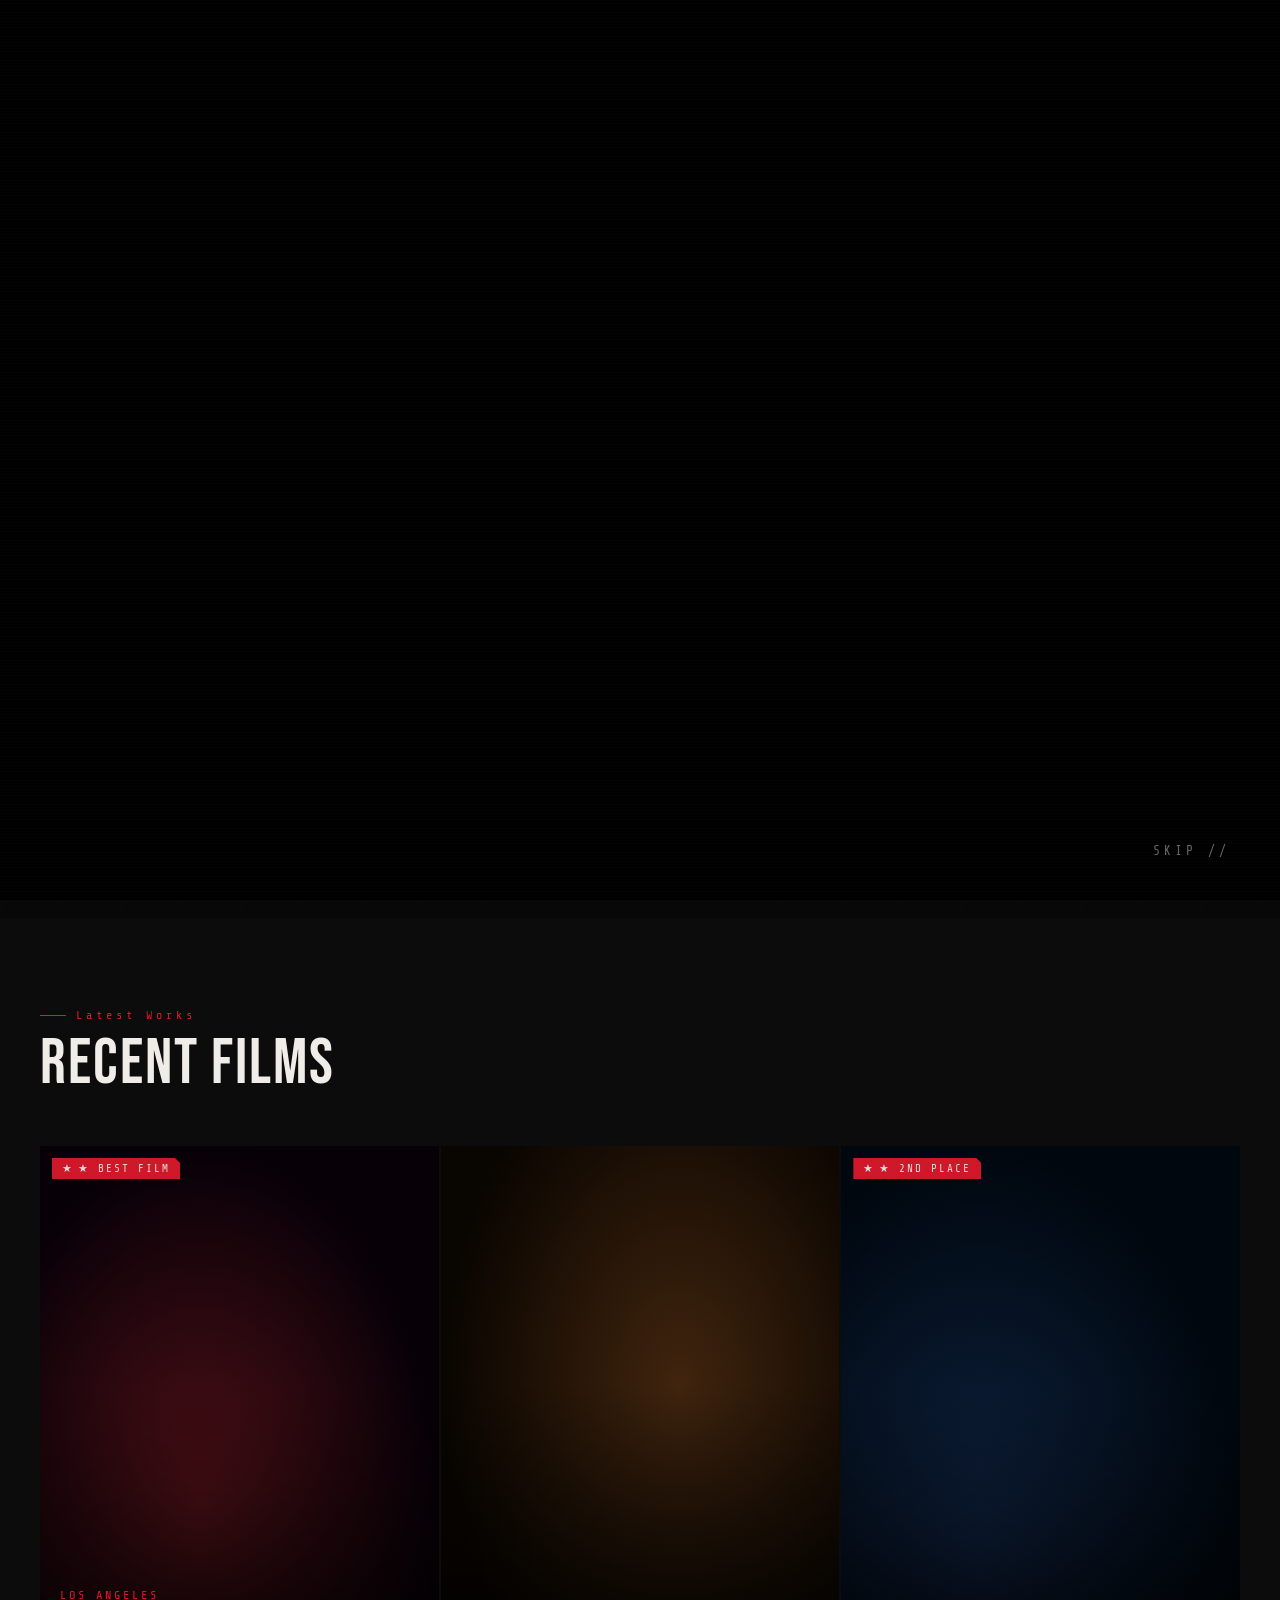
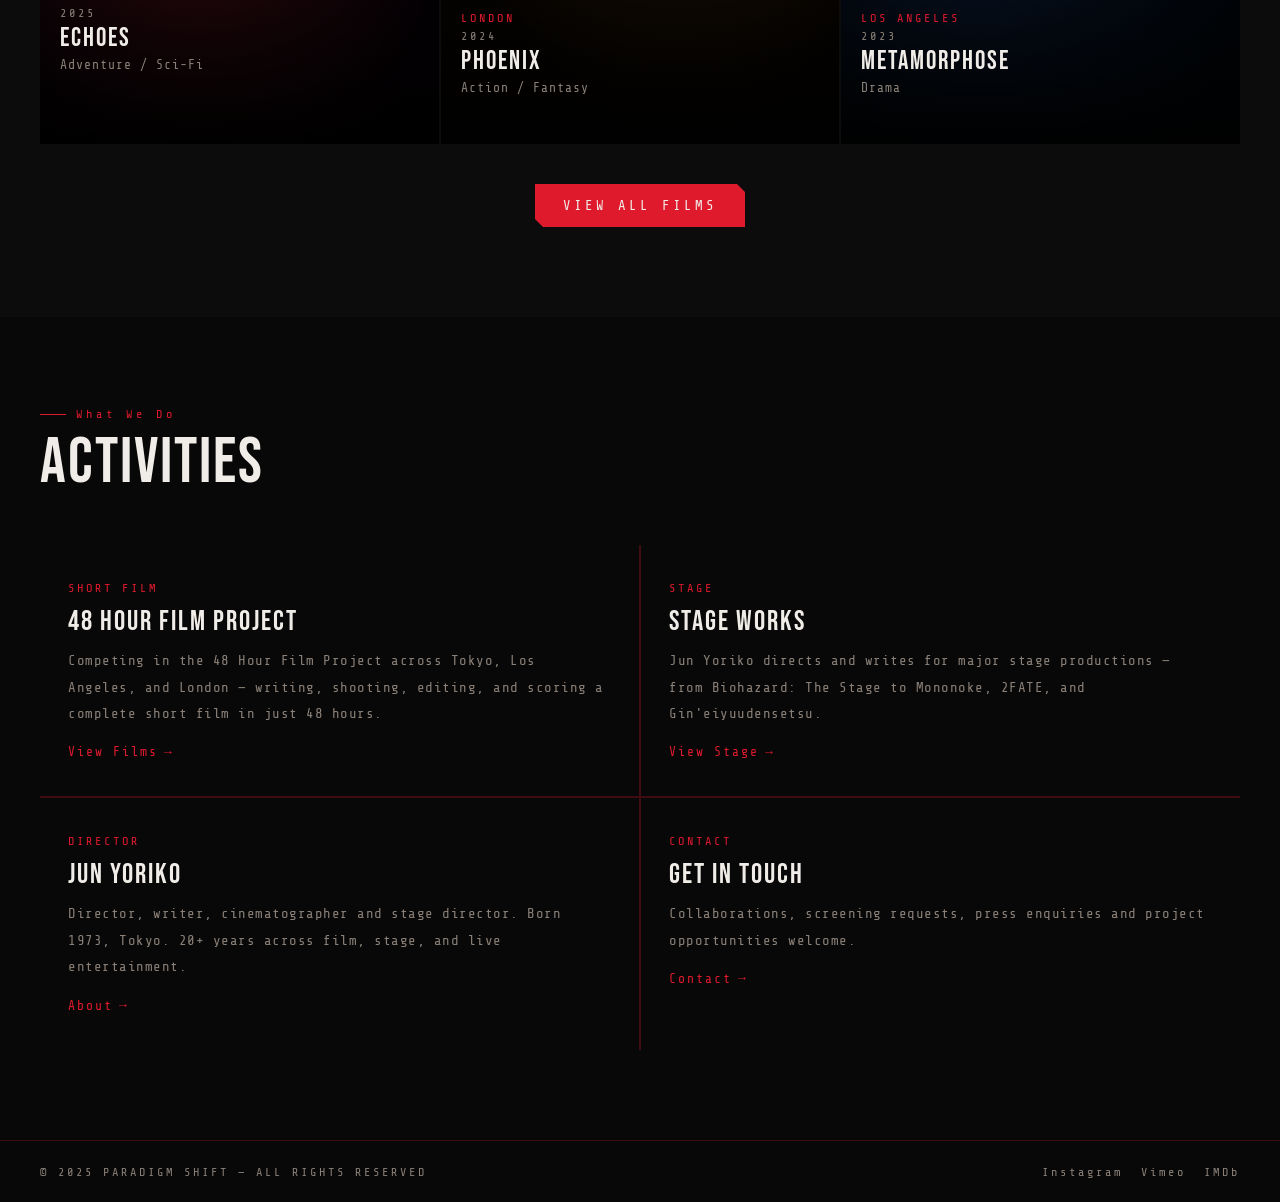
==== index.html @ fff16a29 "Add files via upload" ====
<!DOCTYPE html>
<html lang="en">
<head>
<meta charset="UTF-8">
<meta name="viewport" content="width=device-width, initial-scale=1.0">
<title>PARADIGM SHIFT | Official</title>
<link href="https://fonts.googleapis.com/css2?family=Share+Tech+Mono&family=Bebas+Neue&family=Noto+Sans+JP:wght@300;400;700&display=swap" rel="stylesheet">
<link rel="stylesheet" href="common.css">
<style>
  /* INTRO */
  #intro {
    position:fixed; inset:0; z-index:9000; background:#000;
    display:flex; align-items:center; justify-content:center; overflow:hidden; cursor:pointer;
  }
  #intro video { width:100%; height:100%; object-fit:cover; }
  #intro-skip { position:absolute; bottom:32px; right:40px; font-family:'Share Tech Mono',monospace; font-size:13px; letter-spacing:4px; color:rgba(255,255,255,0.4); text-transform:uppercase; cursor:pointer; z-index:10; padding:10px; }

  /* HERO */
  .hero { min-height:100vh; display:flex; flex-direction:column; justify-content:flex-end; padding:0 40px 80px; position:relative; overflow:hidden; padding-top:65px; background:var(--bg); }
  .hero-bg { position:absolute; inset:0; background:#080808; }
  .hero-overlay { position:absolute; inset:0; background:radial-gradient(ellipse 60% 80% at 70% 40%,rgba(224,26,45,.07),transparent 70%); }
  .hero-grid { position:absolute; inset:0; background-image:linear-gradient(rgba(224,26,45,.03) 1px,transparent 1px),linear-gradient(90deg,rgba(224,26,45,.03) 1px,transparent 1px); background-size:60px 60px; mask-image:radial-gradient(ellipse at center,transparent 30%,black 80%); }
  .ticker { position:absolute; top:65px; left:0; right:0; border-top:1px solid var(--border); border-bottom:1px solid var(--border); overflow:hidden; height:25px; display:flex; align-items:center; background:rgba(224,26,45,.03); }
  .ticker-track { display:flex; gap:60px; animation:tick 32s linear infinite; white-space:nowrap; font-size:12px; letter-spacing:3px; color:rgba(240,237,232,0.55); padding-left:100%; }
  @keyframes tick{ from{transform:translateX(0)} to{transform:translateX(-50%)} }
  .hud-tr { position:absolute; top:100px; right:40px; font-size:9px; letter-spacing:3px; color:var(--red); opacity:.35; }
  .hud-c { position:absolute; width:16px; height:16px; opacity:.25; }
  .hud-c.tl { top:98px; left:40px; border-top:1px solid var(--red); border-left:1px solid var(--red); }
  .hud-c.br { bottom:84px; right:40px; border-bottom:1px solid var(--red); border-right:1px solid var(--red); }
  .h-kicker { font-size:12px; letter-spacing:4px; color:var(--red); margin-bottom:14px; animation:fu .8s ease both; }
  .h-title { font-family:'Bebas Neue',sans-serif; font-size:clamp(60px,11vw,145px); line-height:.9; letter-spacing:2px; animation:fu .9s .1s ease both; }
  .h-title .red { color:var(--red); }
  .h-title .sub { font-family:'Share Tech Mono',monospace; font-size:20px; letter-spacing:4px; color:var(--off); display:block; margin-top:10px; }
  body.ja .h-title .sub { font-family:'Noto Sans JP',sans-serif; font-size:16px; }
  .h-desc { margin-top:20px; font-size:14px; letter-spacing:1px; color:var(--off); max-width:520px; line-height:2; border-left:2px solid var(--red); padding-left:16px; animation:fu 1s .2s ease both; }
  body.ja .h-desc { font-family:'Noto Sans JP',sans-serif; font-size:12px; letter-spacing:.4px; }
  .h-cta { margin-top:34px; display:flex; gap:20px; align-items:center; flex-wrap:wrap; animation:fu 1s .3s ease both; }
  .h-stats { position:absolute; bottom:80px; right:40px; display:flex; flex-direction:column; gap:12px; text-align:right; animation:fu 1s .4s ease both; opacity:.65; }
  .sn { font-family:'Bebas Neue',sans-serif; font-size:38px; color:var(--red); line-height:1; }
  .sl { font-size:13px; letter-spacing:2px; color:var(--off); }
  .scroll-h { position:absolute; bottom:26px; left:50%; transform:translateX(-50%); display:flex; flex-direction:column; align-items:center; gap:7px; opacity:.35; animation:bounce 2s ease-in-out infinite; }
  .scroll-h span { font-size:12px; letter-spacing:3px; color:var(--off); }
  .scroll-h div { width:1px; height:34px; background:linear-gradient(to bottom,var(--red),transparent); }
  @keyframes bounce{ 0%,100%{transform:translateX(-50%) translateY(0)} 50%{transform:translateX(-50%) translateY(8px)} }
  @keyframes fu{ from{opacity:0;transform:translateY(24px)} to{opacity:1;transform:translateY(0)} }

  /* LATEST WORKS */
  .latest-sec { background:var(--panel); }
  .latest-grid { display:grid; grid-template-columns:repeat(3,1fr); gap:2px; }
  .lc { position:relative; aspect-ratio:2/3; overflow:hidden; cursor:pointer; background:#0d0d0d; text-decoration:none; display:block; }
  .lc .lbg { position:absolute; inset:0; transition:transform .5s ease; }
  .lc:nth-child(1) .lbg { background:radial-gradient(ellipse at 40% 60%,rgba(224,26,45,.35),#080008 70%); }
  .lc:nth-child(2) .lbg { background:radial-gradient(ellipse at 60% 40%,rgba(200,100,20,.3),#0a0500 70%); }
  .lc:nth-child(3) .lbg { background:radial-gradient(ellipse at 35% 65%,rgba(20,90,200,.3),#000810 70%); }
  .lc:hover .lbg { transform:scale(1.08); }
  .lov { position:absolute; inset:0; background:linear-gradient(to top,rgba(0,0,0,.97) 0%,rgba(0,0,0,.08) 60%); display:flex; flex-direction:column; justify-content:flex-end; padding:20px; transition:background .3s; }
  .lc:hover .lov { background:linear-gradient(to top,rgba(0,0,0,.99) 35%,rgba(0,0,0,.2) 100%); }
  .award-badge { position:absolute; top:12px; left:12px; background:var(--red); font-size:11px; letter-spacing:2px; padding:4px 10px; color:var(--white); clip-path:polygon(0 0,calc(100% - 5px) 0,100% 5px,100% 100%,0 100%); display:flex; align-items:center; gap:4px; }
  .award-badge::before { content:'★'; font-size:11px; }
  .lcity { font-size:12px; letter-spacing:3px; color:var(--red); margin-bottom:4px; }
  .lyear { font-size:12px; letter-spacing:3px; color:var(--off); margin-bottom:6px; }
  .ltitle { font-family:'Bebas Neue',sans-serif; font-size:26px; letter-spacing:2px; line-height:1; margin-bottom:5px; color:var(--white); }
  .lgenre { font-size:13px; letter-spacing:1px; color:var(--off); margin-bottom:10px; }
  body.ja .lgenre { font-family:'Noto Sans JP',sans-serif; font-size:13px; letter-spacing:0; }
  .ltags { display:flex; flex-wrap:wrap; gap:4px; opacity:0; transform:translateY(6px); transition:all .3s; }
  .lc:hover .ltags { opacity:1; transform:translateY(0); }
  .ltag { font-size:11px; letter-spacing:2px; border:1px solid var(--red); color:var(--red); padding:2px 5px; }
  .view-all { display:flex; justify-content:center; margin-top:40px; }

  /* ACTIVITY */
  .act-grid { display:grid; grid-template-columns:1fr 1fr; gap:2px; background:var(--border); }
  .act-cell { background:var(--bg); padding:36px 28px; position:relative; overflow:hidden; transition:background .3s; }
  .act-cell:hover { background:#0e0305; }
  .act-cell::before { content:''; position:absolute; top:0; left:0; right:0; height:2px; background:var(--red); transform:scaleX(0); transform-origin:left; transition:transform .4s; }
  .act-cell:hover::before { transform:scaleX(1); }
  .act-cat { font-size:12px; letter-spacing:3px; color:var(--red); margin-bottom:10px; }
  .act-title { font-family:'Bebas Neue',sans-serif; font-size:28px; letter-spacing:2px; margin-bottom:10px; }
  .act-desc { font-size:14px; letter-spacing:.5px; color:var(--off); line-height:1.9; }
  body.ja .act-desc { font-family:'Noto Sans JP',sans-serif; font-size:14px; letter-spacing:.3px; }
  .act-link { display:inline-flex; align-items:center; gap:6px; margin-top:16px; font-size:13px; letter-spacing:2px; color:var(--red); text-decoration:none; transition:opacity .2s; }
  .act-link:hover { opacity:.7; }
  .act-link::after { content:'→'; }

  @media(max-width:768px){
    .hero { padding:0 24px 60px; justify-content:center; padding-top:100px; }
    .h-kicker { font-size:10px; letter-spacing:3px; }
    .h-title { font-size:clamp(56px,18vw,88px); }
    .h-title .sub { font-size:14px; letter-spacing:2px; }
    .h-desc { font-size:13px; letter-spacing:1px; max-width:100%; }
    .h-cta { gap:14px; }
    .h-cta .btn { font-size:12px; padding:14px 24px; }
    .h-cta .btn-g { font-size:12px; }
    .latest-grid { grid-template-columns:1fr 1fr; }
    .act-grid { grid-template-columns:1fr; }
    .h-stats { display:none; }
    .scroll-h { display:none; }
  }
</style>
</head>
<body class="en">

<!-- INTRO -->
<div id="intro" onclick="introClick()">
  <video id="intro-video" src="intro.mp4" playsinline muted preload="auto"></video>
  <div id="intro-skip" onclick="event.stopPropagation(); endIntro();">SKIP //</div>
</div>

<!-- NAV -->
<nav class="navbar">
  <a href="index.html" class="logo">
    <div class="logo-icon">PS</div>
    <div class="logo-name">PARADIGM <span>SHIFT</span></div>
  </a>
  <div class="nav-r">
    <div class="nav-links" id="nav-links"></div>
    <div class="hamburger" onclick="toggleMenu()" id="hamburger"><span></span><span></span><span></span></div>
    <div class="lswitch">
      <button class="lbtn on" onclick="setLang('en')">EN</button>
      <button class="lbtn" onclick="setLang('ja')">JP</button>
    </div>
  </div>
</nav>
<div class="mobile-menu" id="mobile-menu"></div>

<!-- HERO -->
<div class="hero">
  <div class="hero-bg"></div>
  <div class="hero-overlay"></div>
  <div class="hero-grid"></div>
  <div class="ticker">
    <div class="ticker-track">
      <span>PARADIGM SHIFT</span><span>// BEST FILM 48HFP TOKYO 2021 //</span><span>BEST FILM 48HFP TOKYO 2022</span><span>// BEST FILM + BEST CINEMATOGRAPHY 48HFP LA 2025 //</span><span>CANNES 2022 · CANNES 2023 · FILMAPALOOZA 2022 · 2023 · 2026</span><span>// TOKYO · LOS ANGELES · LONDON · PARIS //</span><span>// JUN YORIKO //</span>
      <span>PARADIGM SHIFT</span><span>// BEST FILM 48HFP TOKYO 2021 //</span><span>BEST FILM 48HFP TOKYO 2022</span><span>// BEST FILM + BEST CINEMATOGRAPHY 48HFP LA 2025 //</span><span>CANNES 2022 · CANNES 2023 · FILMAPALOOZA 2022 · 2023 · 2026</span><span>// TOKYO · LOS ANGELES · LONDON · PARIS //</span><span>// JUN YORIKO //</span>
    </div>
  </div>
  <div class="hud-c tl"></div>
  <div class="hud-c br"></div>
  <div class="hud-tr" id="clock">--:--:--</div>
  <p class="h-kicker" id="hero-kicker"></p>
  <h1 class="h-title">PARADIGM<br><span class="red">SHIFT</span><span class="sub" id="hero-sub"></span></h1>
  <p class="h-desc" id="hero-desc"></p>
  <div class="h-cta" id="hero-cta"></div>
  <div class="h-stats">
    <div><div class="sn">3</div><div class="sl" id="stat1"></div></div>
    <div><div class="sn">5</div><div class="sl">Filmapalooza</div></div>
    <div><div class="sn">3</div><div class="sl" id="stat2"></div></div>
  </div>
  <div class="scroll-h"><span id="scroll-txt"></span><div></div></div>
</div>

<!-- LATEST WORKS -->
<section class="latest-sec" id="latest">
  <div class="sec-lbl" id="latest-lbl"></div>
  <div class="sec-ttl" id="latest-ttl"></div>
  <div class="latest-grid">

    <a href="films.html" class="lc">
      <div class="lbg"></div>
      <div class="award-badge" id="l1-badge"></div>
      <div class="lov">
        <div class="lcity">LOS ANGELES</div>
        <div class="lyear">2025</div>
        <div class="ltitle">ECHOES</div>
        <div class="lgenre" id="l1-genre"></div>
        <div class="ltags">
          <span class="ltag" id="l1-t1"></span>
          <span class="ltag" id="l1-t2"></span>
          <span class="ltag">Filmapalooza 2026</span>
        </div>
      </div>
    </a>

    <a href="films.html" class="lc">
      <div class="lbg"></div>
      <div class="lov">
        <div class="lcity">LONDON</div>
        <div class="lyear">2024</div>
        <div class="ltitle">PHOENIX</div>
        <div class="lgenre" id="l2-genre"></div>
        <div class="ltags"><span class="ltag">48HFP London</span></div>
      </div>
    </a>

    <a href="films.html" class="lc">
      <div class="lbg"></div>
      <div class="award-badge" id="l3-badge"></div>
      <div class="lov">
        <div class="lcity">LOS ANGELES</div>
        <div class="lyear">2023</div>
        <div class="ltitle">MetamoRphose</div>
        <div class="lgenre" id="l3-genre"></div>
        <div class="ltags"><span class="ltag" id="l3-t1"></span></div>
      </div>
    </a>

  </div>
  <div class="view-all">
    <a href="films.html" class="btn" id="view-all-btn"></a>
  </div>
</section>

<!-- ACTIVITY -->
<section id="activity">
  <div class="sec-lbl" id="act-lbl"></div>
  <div class="sec-ttl" id="act-ttl"></div>
  <div class="act-grid">
    <div class="act-cell">
      <div class="act-cat" id="act1-cat"></div>
      <div class="act-title">48 HOUR FILM PROJECT</div>
      <div class="act-desc" id="act1-desc"></div>
      <a href="films.html" class="act-link" id="act1-link"></a>
    </div>
    <div class="act-cell">
      <div class="act-cat" id="act2-cat"></div>
      <div class="act-title" id="act2-title"></div>
      <div class="act-desc" id="act2-desc"></div>
      <a href="stage.html" class="act-link" id="act2-link"></a>
    </div>
    <div class="act-cell">
      <div class="act-cat" id="act3-cat"></div>
      <div class="act-title" id="act3-title"></div>
      <div class="act-desc" id="act3-desc"></div>
      <a href="about.html" class="act-link" id="act3-link"></a>
    </div>
    <div class="act-cell">
      <div class="act-cat" id="act4-cat"></div>
      <div class="act-title" id="act4-title"></div>
      <div class="act-desc" id="act4-desc"></div>
      <a href="contact.html" class="act-link" id="act4-link"></a>
    </div>
  </div>
</section>

<footer>
  <div class="footer-copy" id="footer-copy"></div>
  <div class="footer-links">
    <a href="#">Instagram</a>
    <a href="#">Vimeo</a>
    <a href="#">IMDb</a>
  </div>
</footer>

<script>
const T = {
  en: {
    nav: ['Home','Films','Stage','About','Contact'],
    heroKicker: '// INDEPENDENT FILM COLLECTIVE — TOKYO × LA × LONDON × PARIS',
    heroSub: 'by Jun Yoriko',
    heroDesc: 'Award-winning short films made in 48 hours. Tokyo. Los Angeles. London.<br>Three cities, one vision — cinematic storytelling without limits.',
    heroCta: '<a href="films.html" class="btn">View Films</a><a href="about.html" class="btn-g">About the Director</a>',
    stat1: 'Best Film', stat2: 'Cities', scrollTxt: 'SCROLL',
    latestLbl: 'Latest Works', latestTtl: 'RECENT FILMS',
    l1Badge: '★ BEST FILM', l1Genre: 'Adventure / Sci-Fi', l1T1: 'Best Film', l1T2: 'Best Cinematography',
    l2Genre: 'Action / Fantasy',
    l3Badge: '★ 2ND PLACE', l3Genre: 'Drama', l3T1: '2nd Place Best Film',
    viewAll: 'View All Films',
    actLbl: 'What We Do', actTtl: 'ACTIVITIES',
    act1Cat: 'SHORT FILM', act1Desc: 'Competing in the 48 Hour Film Project across Tokyo, Los Angeles, and London — writing, shooting, editing, and scoring a complete short film in just 48 hours.', act1Link: 'View Films',
    act2Cat: 'STAGE', act2Title: 'STAGE WORKS', act2Desc: 'Jun Yoriko directs and writes for major stage productions — from Biohazard: The Stage to Mononoke, 2FATE, and Gin\'eiyuudensetsu.', act2Link: 'View Stage',
    act3Cat: 'DIRECTOR', act3Title: 'JUN YORIKO', act3Desc: 'Director, writer, cinematographer and stage director. Born 1973, Tokyo. 20+ years across film, stage, and live entertainment.', act3Link: 'About',
    act4Cat: 'CONTACT', act4Title: 'GET IN TOUCH', act4Desc: 'Collaborations, screening requests, press enquiries and project opportunities welcome.', act4Link: 'Contact',
    footer: '© 2025 PARADIGM SHIFT — ALL RIGHTS RESERVED',
  },
  ja: {
    nav: ['ホーム','作品','舞台','概要','お問合せ'],
    heroKicker: '// 独立系映画集団 — 東京 × LA × ロンドン × パリ',
    heroSub: 'ヨリコジュン 監督',
    heroDesc: '48時間で作る受賞短編映画。東京、ロサンゼルス、ロンドン。<br>3都市、ひとつのビジョン——限界なき映画的表現を追求する。',
    heroCta: '<a href="films.html" class="btn">作品を見る</a><a href="about.html" class="btn-g">監督について</a>',
    stat1: '最優秀作品賞', stat2: '参加都市', scrollTxt: 'スクロール',
    latestLbl: '最新作品', latestTtl: '最近の作品',
    l1Badge: '★ 最優秀作品賞', l1Genre: 'アドベンチャー / SF', l1T1: '最優秀作品賞', l1T2: '最優秀撮影賞',
    l2Genre: 'アクション / ファンタジー',
    l3Badge: '★ 第2位', l3Genre: 'ドラマ', l3T1: '準最優秀作品賞',
    viewAll: '全作品を見る',
    actLbl: '活動内容', actTtl: '活動概要',
    act1Cat: '短編映画', act1Desc: '東京、ロサンゼルス、ロンドンの48時間映画祭に参加。48時間で脚本・撮影・編集・音楽を完成させる。', act1Link: '作品を見る',
    act2Cat: '舞台', act2Title: '舞台作品', act2Desc: 'ヨリコジュンはバイオハザード THE STAGE、モノノ怪、2FATE、銀河英雄伝説など多数の舞台作品の脚本・演出を担当。', act2Link: '舞台作品を見る',
    act3Cat: '監督', act3Title: 'ヨリコジュン', act3Desc: '監督・脚本・撮影・演出家。1973年東京生まれ。映画・舞台・ライブエンタメと幅広く活動。', act3Link: '詳細を見る',
    act4Cat: 'コンタクト', act4Title: 'お問い合わせ', act4Desc: 'コラボレーション、上映依頼、取材・プロジェクトのご相談はこちら。', act4Link: 'お問い合わせ',
    footer: '© 2025 PARADIGM SHIFT — 無断転載禁止',
  }
};

const NAV_HREFS = ['index.html','films.html','stage.html','about.html','contact.html'];

function render(lang) {
  const t = T[lang];
  document.body.className = lang;
  document.documentElement.lang = lang;
  document.getElementById('nav-links').innerHTML = t.nav.map((n,i)=>
    `<a href="${NAV_HREFS[i]}" class="nav-link${i===0?' active':''}">${n}</a>`).join('');
  if(document.getElementById('mobile-menu')) document.getElementById('mobile-menu').innerHTML=t.nav.map((n,i)=>`<a href="${NAV_HREFS[i]}" class="nav-link${i===0?' active':''}" onclick="document.getElementById('mobile-menu').classList.remove('open')">${n}</a>`).join('');
  document.getElementById('hero-kicker').textContent = t.heroKicker;
  document.getElementById('hero-sub').textContent = t.heroSub;
  document.getElementById('hero-desc').innerHTML = t.heroDesc;
  document.getElementById('hero-cta').innerHTML = t.heroCta;
  document.getElementById('stat1').textContent = t.stat1;
  document.getElementById('stat2').textContent = t.stat2;
  document.getElementById('scroll-txt').textContent = t.scrollTxt;
  document.getElementById('latest-lbl').textContent = t.latestLbl;
  document.getElementById('latest-ttl').textContent = t.latestTtl;
  document.getElementById('l1-badge').textContent = t.l1Badge;
  document.getElementById('l1-genre').textContent = t.l1Genre;
  document.getElementById('l1-t1').textContent = t.l1T1;
  document.getElementById('l1-t2').textContent = t.l1T2;
  document.getElementById('l2-genre').textContent = t.l2Genre;
  document.getElementById('l3-badge').textContent = t.l3Badge;
  document.getElementById('l3-genre').textContent = t.l3Genre;
  document.getElementById('l3-t1').textContent = t.l3T1;
  document.getElementById('view-all-btn').textContent = t.viewAll;
  document.getElementById('act-lbl').textContent = t.actLbl;
  document.getElementById('act-ttl').textContent = t.actTtl;
  document.getElementById('act1-cat').textContent = t.act1Cat;
  document.getElementById('act1-desc').textContent = t.act1Desc;
  document.getElementById('act1-link').textContent = t.act1Link;
  document.getElementById('act2-cat').textContent = t.act2Cat;
  document.getElementById('act2-title').textContent = t.act2Title;
  document.getElementById('act2-desc').textContent = t.act2Desc;
  document.getElementById('act2-link').textContent = t.act2Link;
  document.getElementById('act3-cat').textContent = t.act3Cat;
  document.getElementById('act3-title').textContent = t.act3Title;
  document.getElementById('act3-desc').textContent = t.act3Desc;
  document.getElementById('act3-link').textContent = t.act3Link;
  document.getElementById('act4-cat').textContent = t.act4Cat;
  document.getElementById('act4-title').textContent = t.act4Title;
  document.getElementById('act4-desc').textContent = t.act4Desc;
  document.getElementById('act4-link').textContent = t.act4Link;
  document.getElementById('footer-copy').textContent = t.footer;
}

function setLang(lang) {
  localStorage.setItem('ps-lang', lang);
  render(lang);
  document.querySelectorAll('.lbtn').forEach(b=>b.classList.remove('on'));
  document.querySelector(`.lbtn[onclick="setLang('${lang}')"]`).classList.add('on');
}

// INTRO
const introEl = document.getElementById('intro');
const introVideo = document.getElementById('intro-video');
function endIntro() {
  introEl.style.transition = 'opacity 0.6s ease';
  introEl.style.opacity = '0';
  setTimeout(()=>{
    introEl.style.display='none';
    introEl.remove();
  }, 650);
}
function introClick() { if(introVideo.paused) introVideo.play(); }
introVideo.addEventListener('ended', endIntro);
introVideo.play().catch(()=>{});

setInterval(()=>{ const e=document.getElementById('clock'); if(e) e.textContent=new Date().toTimeString().slice(0,8); },1000);

// init lang
const savedLang = localStorage.getItem('ps-lang') || 'en';
render(savedLang);
if(savedLang==='ja') { document.querySelector('.lbtn.on').classList.remove('on'); document.querySelector('.lbtn[onclick="setLang(\'ja\')"]').classList.add('on'); }

function toggleMenu(){
  const m=document.getElementById('mobile-menu');
  m.classList.toggle('open');
}
</script>
</body>
</html>
---- common.css ----
:root {
  --red: #E01A2D;
  --white: #F0EDE8;
  --off: #8a8078;
  --bg: #080808;
  --panel: #0c0c0c;
  --border: rgba(224,26,45,0.25);
}
* { margin:0; padding:0; box-sizing:border-box; }
html { scroll-behavior:smooth; }
body { background:var(--bg); color:var(--white); font-family:'Share Tech Mono',monospace; overflow-x:hidden; cursor:crosshair; }
body::before {
  content:''; position:fixed; inset:0;
  background:repeating-linear-gradient(to bottom,rgba(255,255,255,0.012) 0px,rgba(255,255,255,0.012) 1px,transparent 1px,transparent 3px);
  pointer-events:none; z-index:9999;
}
body.ja { font-family:'Noto Sans JP',sans-serif; }

/* NAV */
.navbar {
  position:fixed; top:0; left:0; right:0; z-index:2000;
  background:rgba(8,8,8,0.94); border-bottom:1px solid var(--border);
  backdrop-filter:blur(8px);
  display:flex; align-items:center; justify-content:space-between; padding:14px 40px;
}
.logo { display:flex; align-items:center; gap:12px; text-decoration:none; }
.logo-icon {
  width:34px; height:34px; border:2px solid var(--red); border-radius:50%;
  display:flex; align-items:center; justify-content:center;
  font-family:'Bebas Neue',sans-serif; font-size:11px; color:var(--red); letter-spacing:1px;
  animation:pulse 3s ease-in-out infinite;
}
@keyframes pulse{ 0%,100%{box-shadow:0 0 0 0 rgba(224,26,45,.4)} 50%{box-shadow:0 0 0 6px rgba(224,26,45,0)} }
.logo-name { font-family:'Bebas Neue',sans-serif; font-size:19px; letter-spacing:4px; color:var(--white); }
.logo-name span { color:var(--red); }
.nav-r { display:flex; align-items:center; gap:24px; }
.nav-links { display:flex; gap:20px; }
.nav-link { color:var(--off); text-decoration:none; font-size:14px; letter-spacing:2px; text-transform:uppercase; transition:color .2s; position:relative; }
.nav-link::after { content:''; position:absolute; bottom:-3px; left:0; width:0; height:1px; background:var(--red); transition:width .3s; }
.nav-link:hover { color:var(--white); }
.nav-link:hover::after { width:100%; }
.nav-link.active { color:var(--white); }
.nav-link.active::after { width:100%; }
.lswitch { display:flex; border:1px solid var(--border); }
.lbtn { background:none; border:none; color:var(--off); font-family:'Share Tech Mono',monospace; font-size:14px; letter-spacing:2px; padding:7px 14px; cursor:pointer; transition:all .2s; }
.lbtn.on { background:var(--red); color:var(--white); }

/* SECTION BASE */
.page-wrap { padding-top:65px; }
section { padding:90px 40px; }
.sec-lbl { font-size:12px; letter-spacing:4px; color:var(--red); margin-bottom:10px; display:flex; align-items:center; gap:10px; }
.sec-lbl::before { content:''; width:26px; height:1px; background:var(--red); }
.sec-ttl { font-family:'Bebas Neue',sans-serif; font-size:clamp(36px,5vw,70px); line-height:1; letter-spacing:2px; margin-bottom:50px; }

/* FOOTER */
footer { border-top:1px solid var(--border); padding:24px 40px; display:flex; justify-content:space-between; align-items:center; }
.footer-copy { font-size:12px; letter-spacing:3px; color:var(--off); }
.footer-links { display:flex; gap:18px; }
.footer-links a { font-size:12px; letter-spacing:3px; color:var(--off); text-decoration:none; transition:color .2s; }
.footer-links a:hover { color:var(--red); }

/* BUTTONS */
.btn { background:var(--red); color:var(--white); text-decoration:none; font-family:'Share Tech Mono',monospace; font-size:14px; letter-spacing:3px; padding:14px 28px; text-transform:uppercase; clip-path:polygon(0 0,calc(100% - 8px) 0,100% 8px,100% 100%,8px 100%,0 calc(100% - 8px)); transition:background .2s,transform .2s; display:inline-block; }
.btn:hover { background:#ff1f36; transform:translateY(-2px); }
.btn-g { color:var(--off); text-decoration:none; font-size:14px; letter-spacing:3px; display:inline-flex; align-items:center; gap:8px; transition:color .2s; }
.btn-g::before { content:'//'; color:var(--red); }
.btn-g:hover { color:var(--white); }

@media(max-width:768px){
  .navbar { padding:12px 20px; }
  .nav-links { display:none; }
  .hamburger { display:flex; flex-direction:column; gap:5px; cursor:pointer; padding:4px; }
  .hamburger span { display:block; width:22px; height:2px; background:var(--white); transition:all .3s; }
  .mobile-menu { display:none; position:fixed; top:60px; left:0; right:0; background:rgba(8,8,8,0.98); border-bottom:1px solid var(--border); z-index:1999; padding:20px; flex-direction:column; gap:0; }
  .mobile-menu.open { display:flex; }
  .mobile-menu a { color:var(--off); text-decoration:none; font-size:16px; letter-spacing:3px; text-transform:uppercase; padding:16px 0; border-bottom:1px solid rgba(255,255,255,0.05); transition:color .2s; }
  .mobile-menu a:hover, .mobile-menu a.active { color:var(--white); }
  section { padding:60px 20px; }
  footer { flex-direction:column; gap:14px; text-align:center; padding:20px; }
  .lbtn { font-size:12px; padding:7px 14px; }
  .logo-name { font-size:16px; letter-spacing:3px; }
}
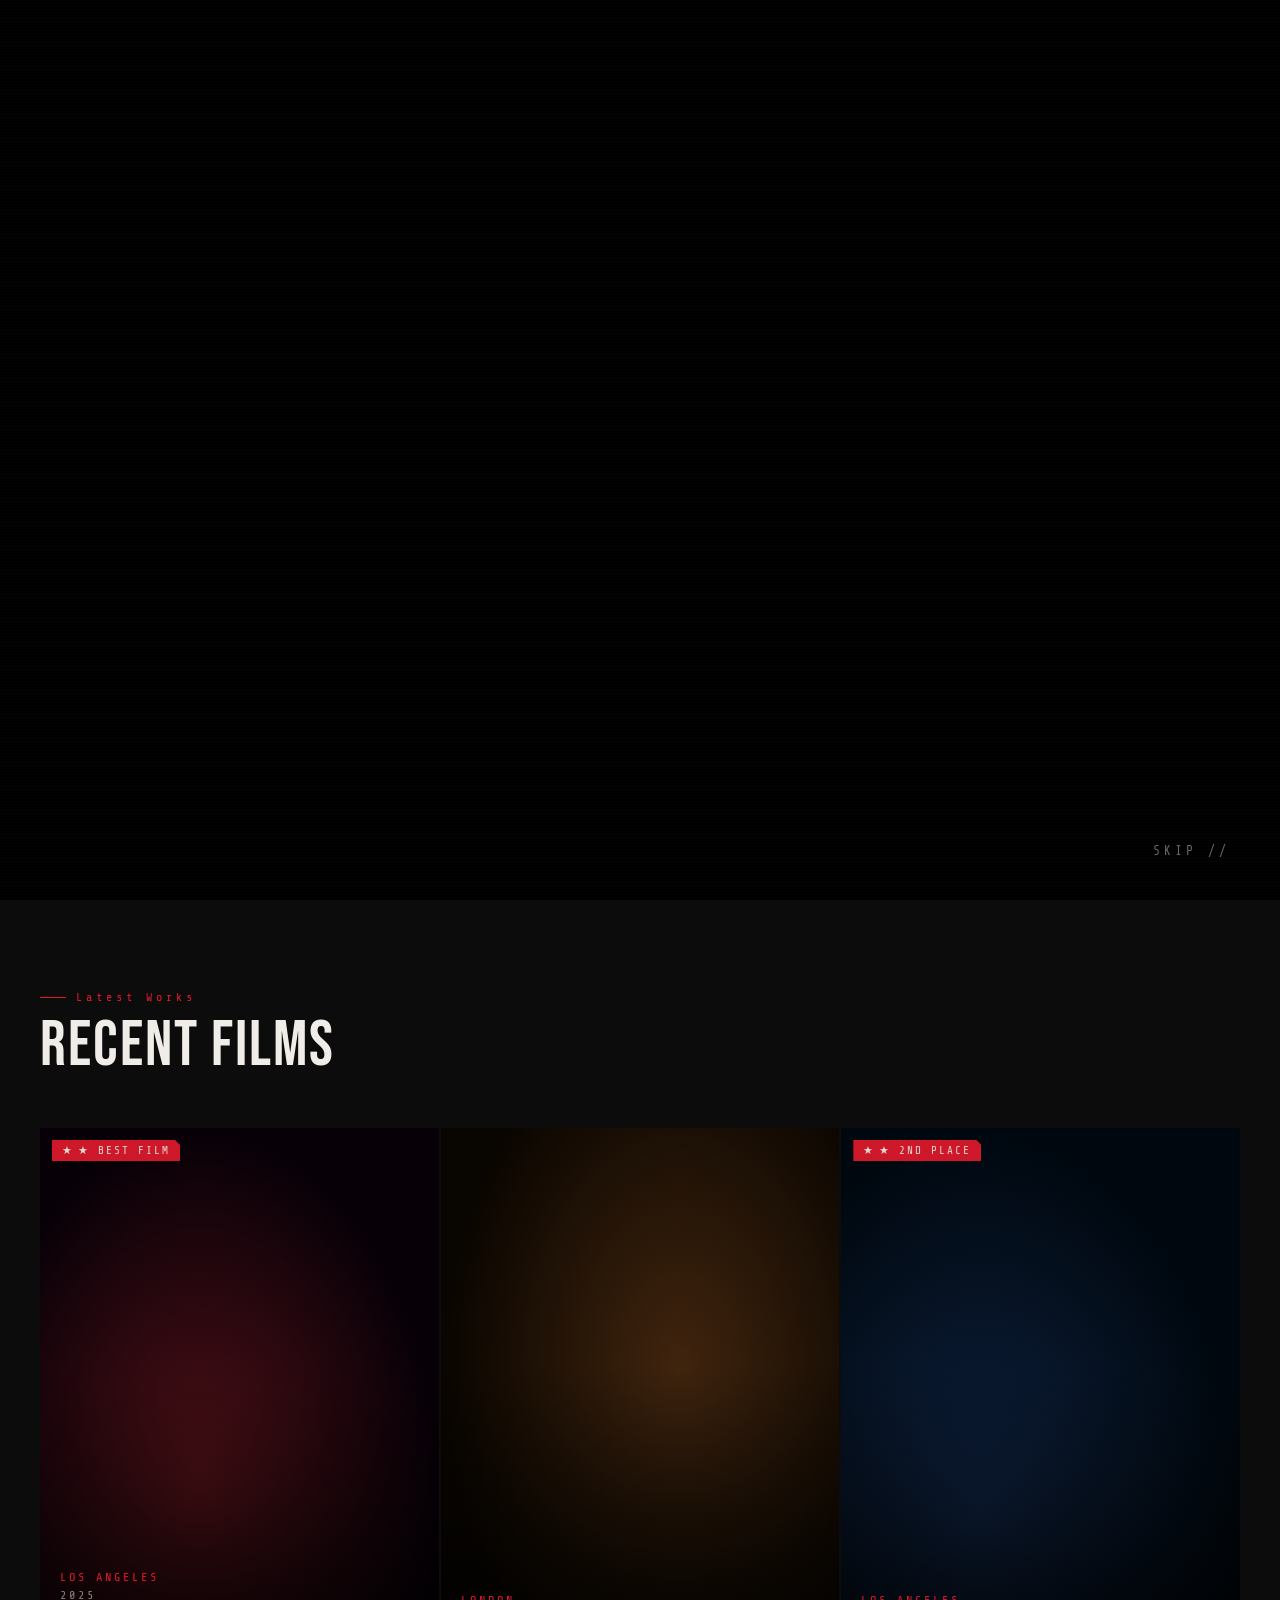
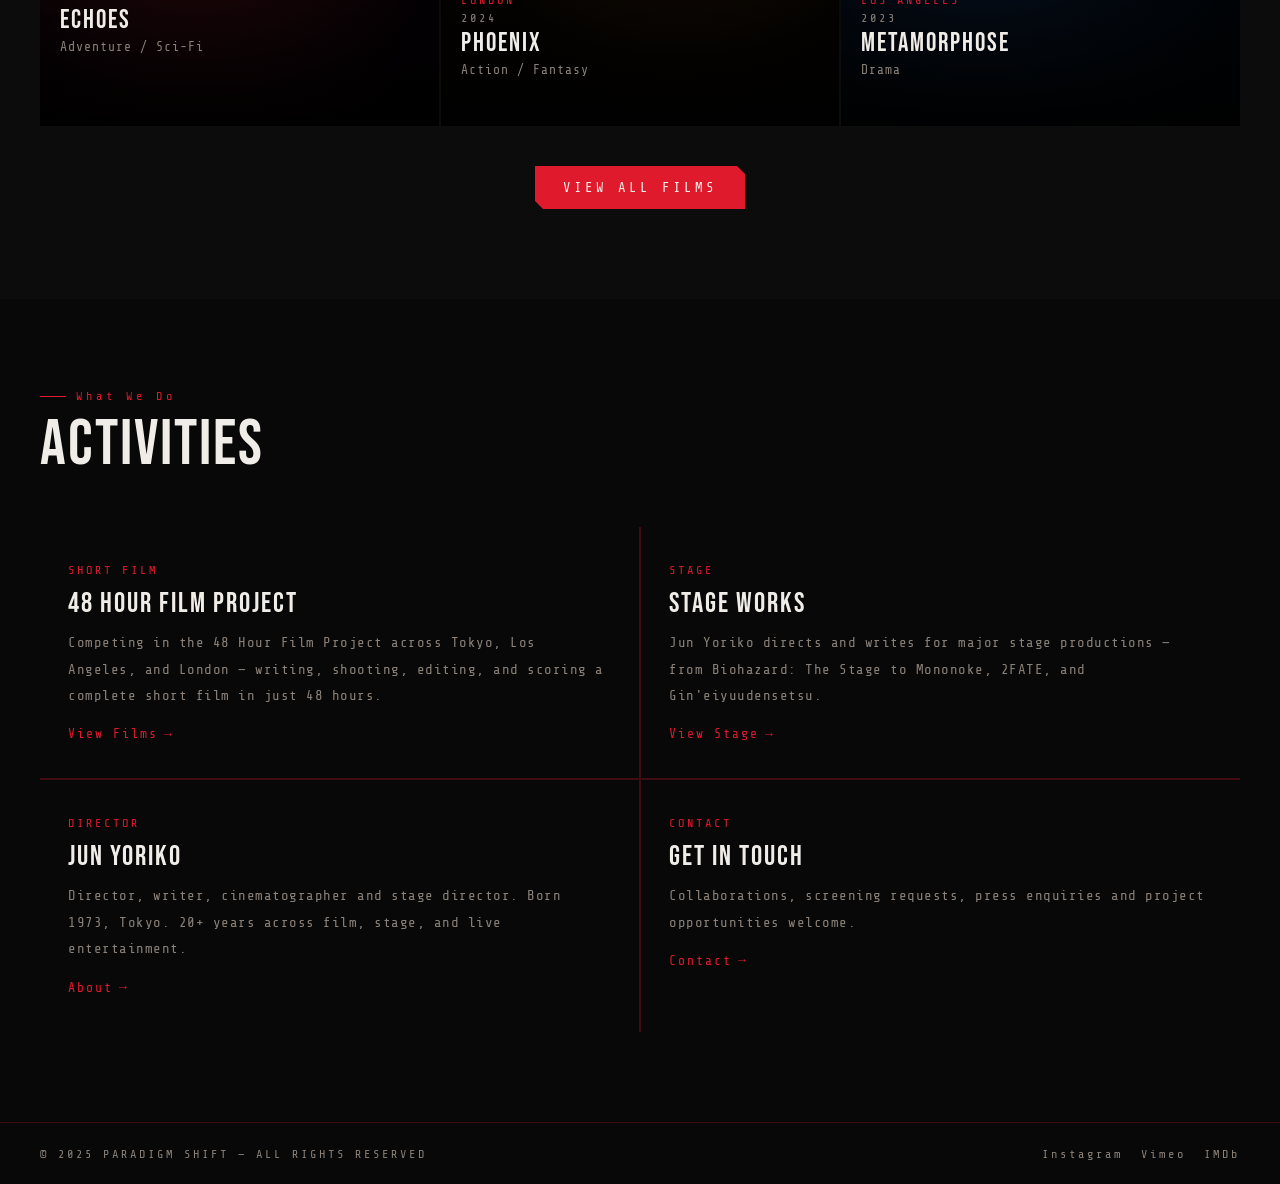
==== commit 5050da52: "Add files via upload" ====
--- a/index.html
+++ b/index.html
@@ -82,18 +82,20 @@
   .act-link::after { content:'→'; }
 
   @media(max-width:768px){
-    .hero { padding:0 24px 60px; justify-content:center; padding-top:100px; }
-    .h-kicker { font-size:10px; letter-spacing:3px; }
+    .hero { min-height:0; height:auto; padding:100px 24px 60px; justify-content:flex-start; }
+    .h-kicker { font-size:11px; letter-spacing:3px; }
     .h-title { font-size:clamp(56px,18vw,88px); }
-    .h-title .sub { font-size:14px; letter-spacing:2px; }
-    .h-desc { font-size:13px; letter-spacing:1px; max-width:100%; }
-    .h-cta { gap:14px; }
-    .h-cta .btn { font-size:12px; padding:14px 24px; }
-    .h-cta .btn-g { font-size:12px; }
+    .h-title .sub { font-size:15px; letter-spacing:2px; }
+    .h-desc { font-size:14px; letter-spacing:.3px; max-width:100%; }
+    .h-cta { gap:14px; margin-bottom:40px; }
+    .h-cta .btn { font-size:14px; padding:14px 24px; }
+    .h-cta .btn-g { font-size:14px; }
     .latest-grid { grid-template-columns:1fr 1fr; }
     .act-grid { grid-template-columns:1fr; }
     .h-stats { display:none; }
     .scroll-h { display:none; }
+    .hud-tr { display:none; }
+    .hud-c { display:none; }
   }
 </style>
 </head>
--- a/common.css
+++ b/common.css
@@ -66,6 +66,10 @@
 .btn-g::before { content:'//'; color:var(--red); }
 .btn-g:hover { color:var(--white); }
 
+/* Hamburger - hidden on desktop */
+.hamburger { display:none; }
+.mobile-menu { display:none; }
+
 @media(max-width:768px){
   .navbar { padding:12px 20px; }
   .nav-links { display:none; }
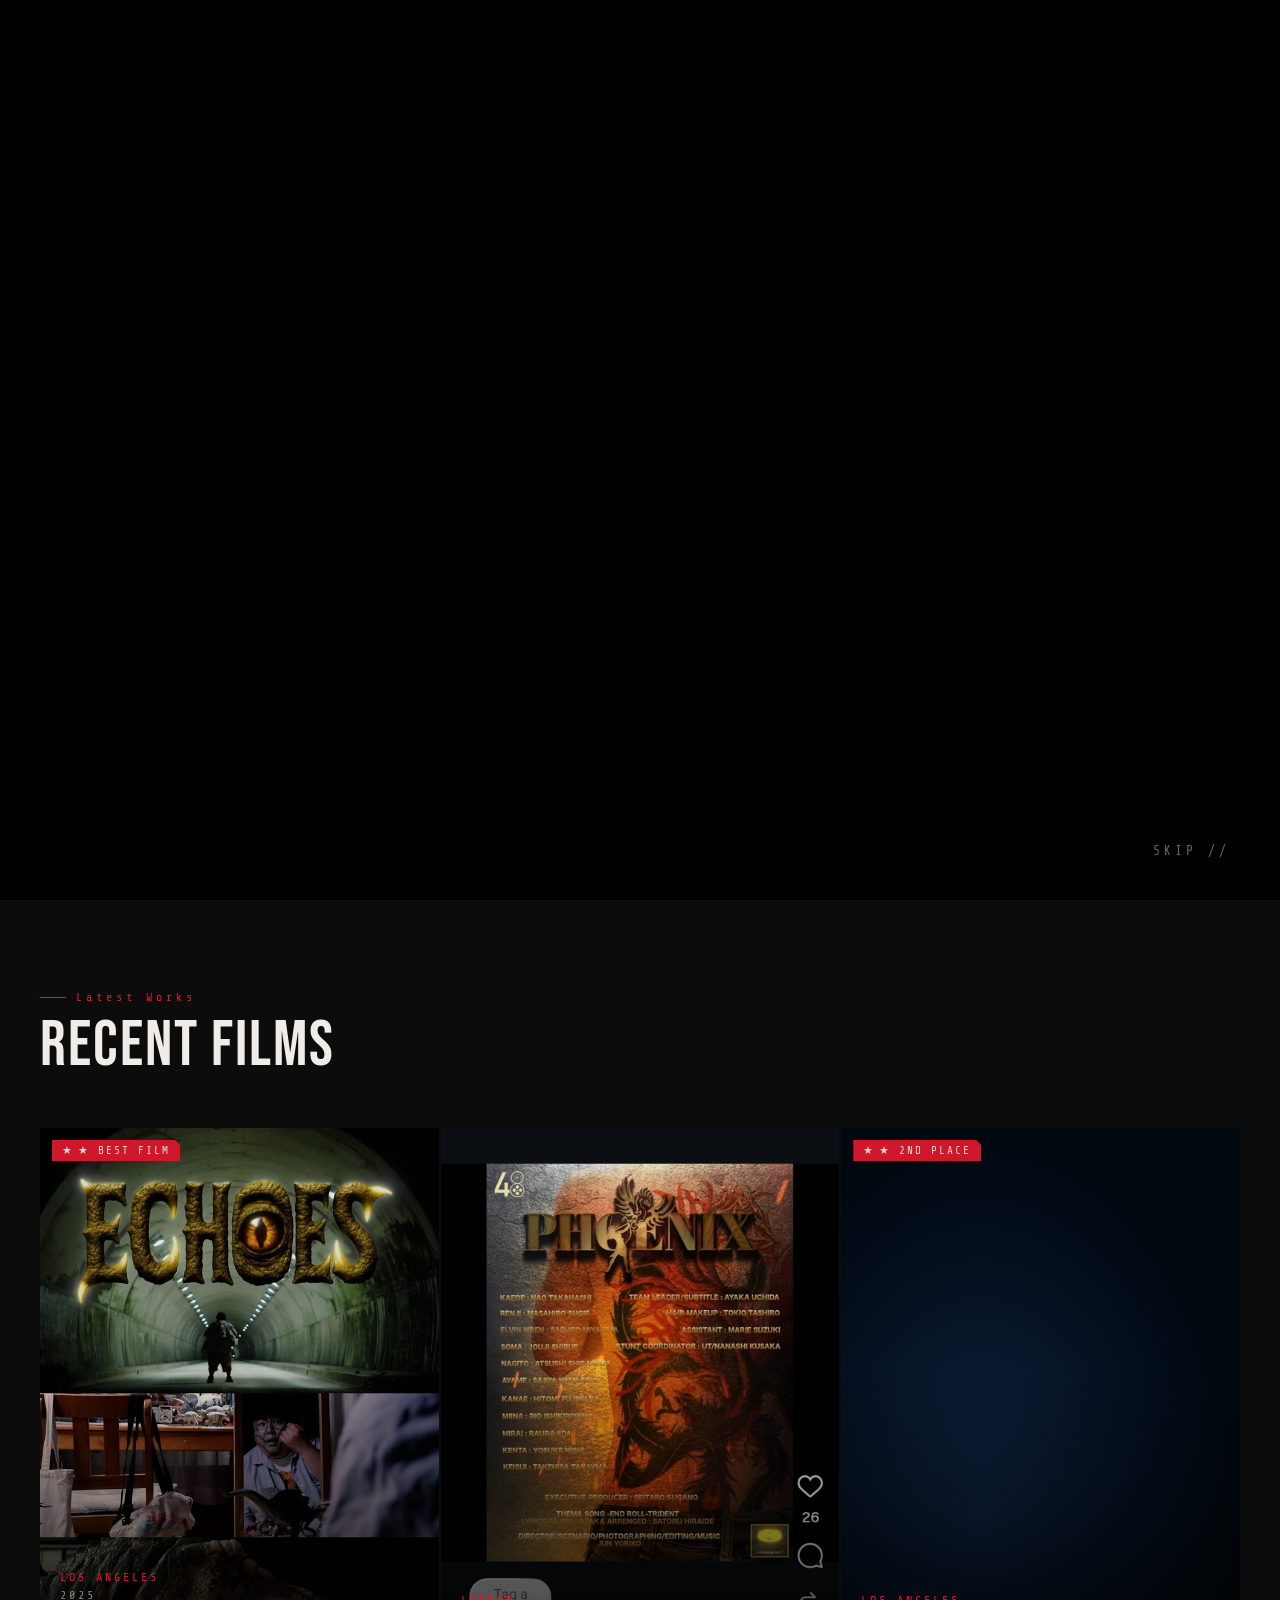
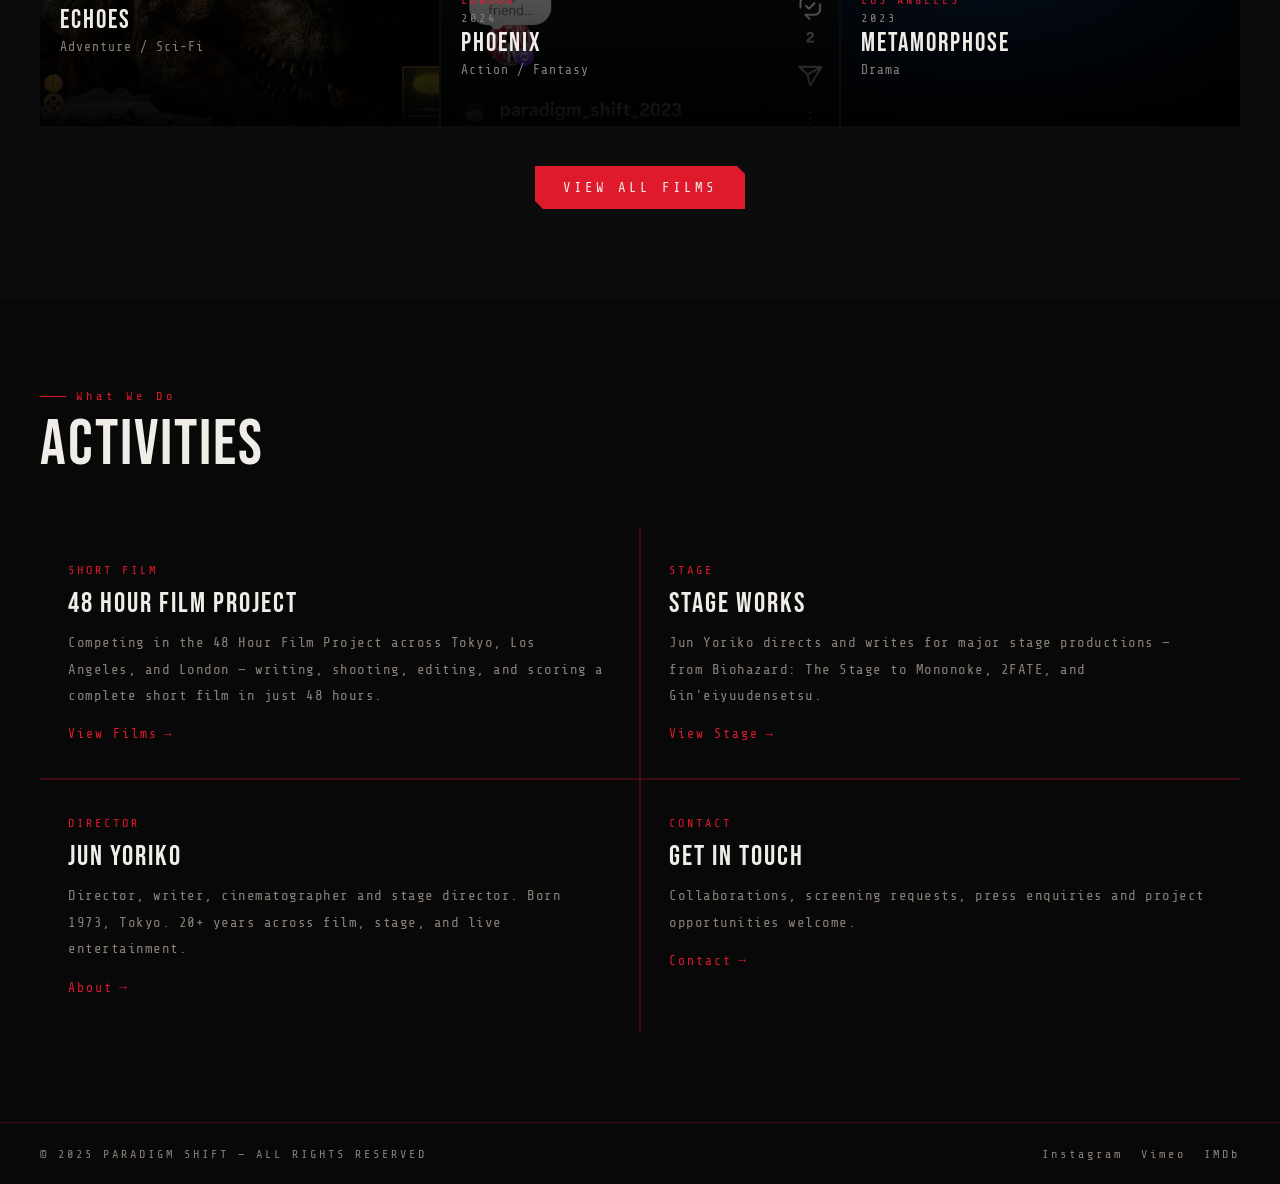
==== commit 50d4e7dd: "Add files via upload" ====
--- a/index.html
+++ b/index.html
@@ -157,7 +157,7 @@
   <div class="latest-grid">
 
     <a href="films.html" class="lc">
-      <div class="lbg"></div>
+      <div class="lbg" style="background-image:url('echoes.jpg');background-size:cover;background-position:center top;"></div>
       <div class="award-badge" id="l1-badge"></div>
       <div class="lov">
         <div class="lcity">LOS ANGELES</div>
@@ -173,7 +173,7 @@
     </a>
 
     <a href="films.html" class="lc">
-      <div class="lbg"></div>
+      <div class="lbg" style="background-image:url('phoenix.jpg');background-size:cover;background-position:center;"></div>
       <div class="lov">
         <div class="lcity">LONDON</div>
         <div class="lyear">2024</div>
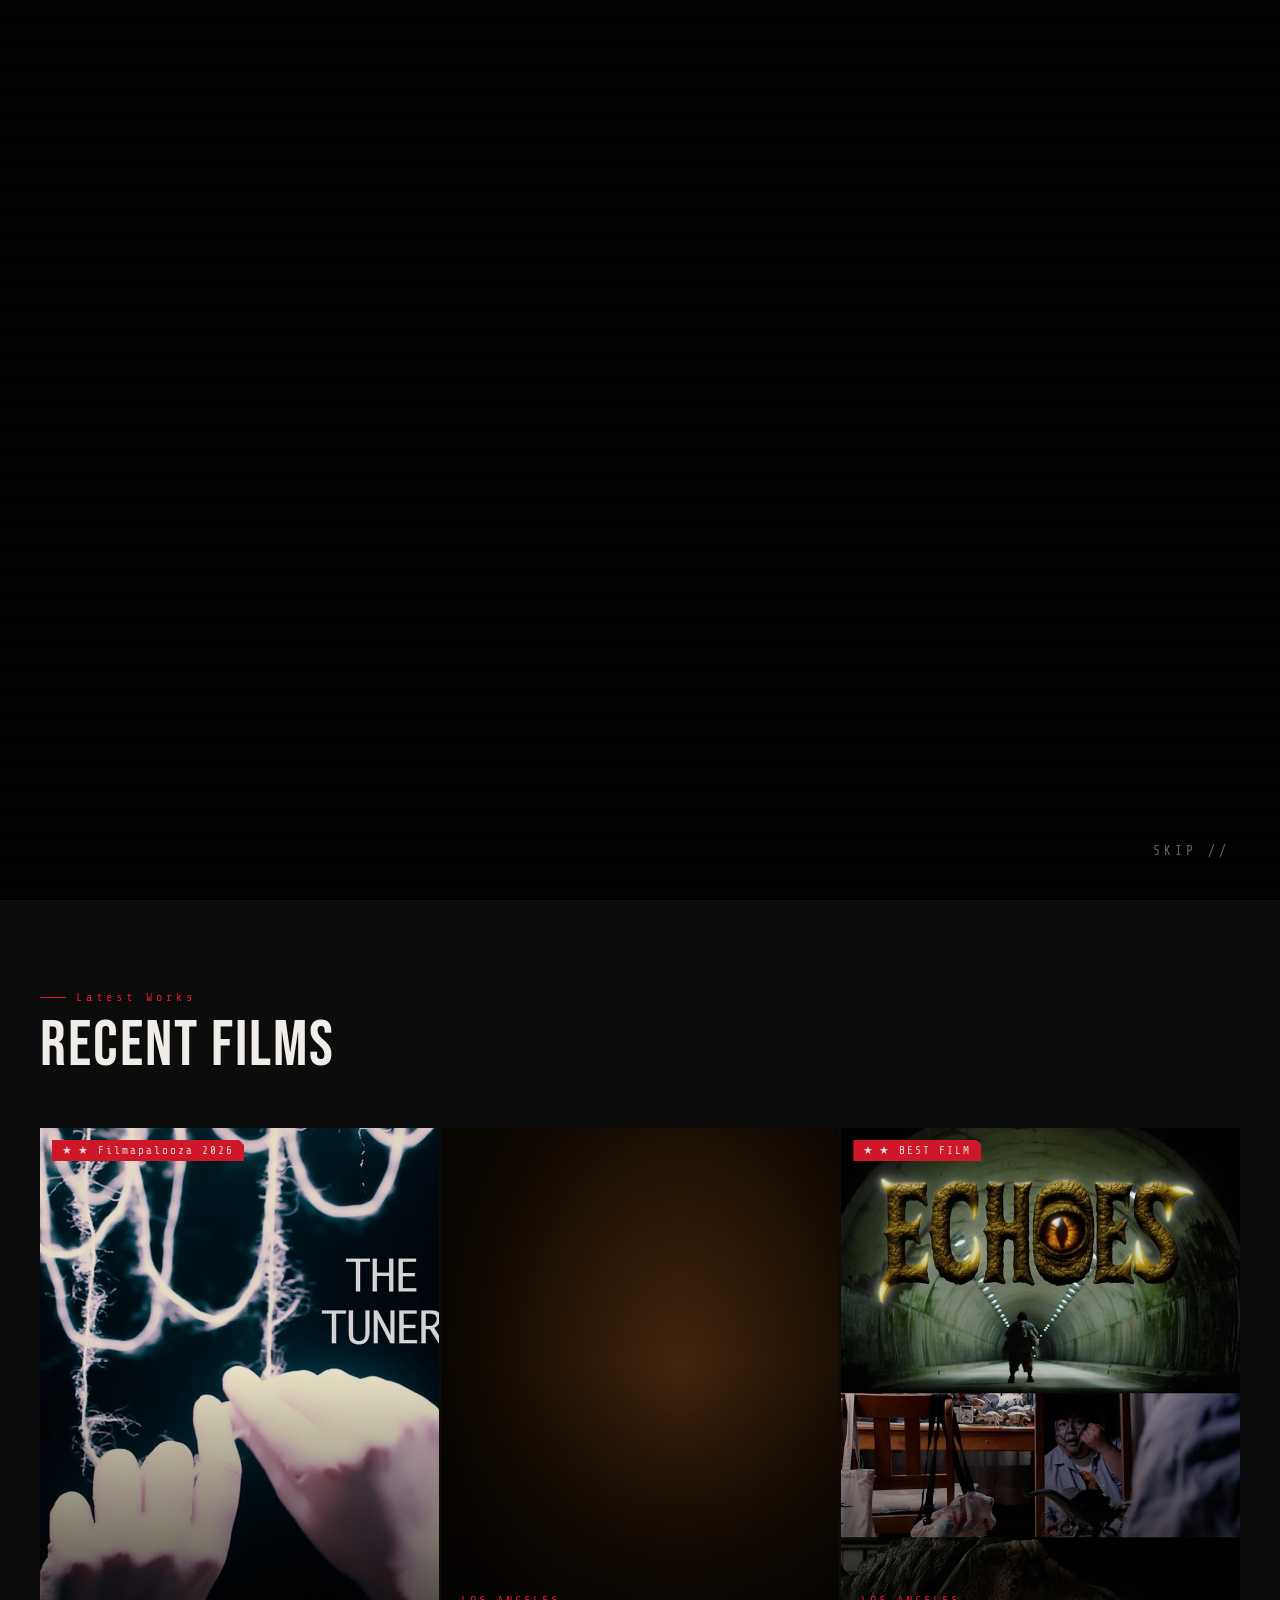
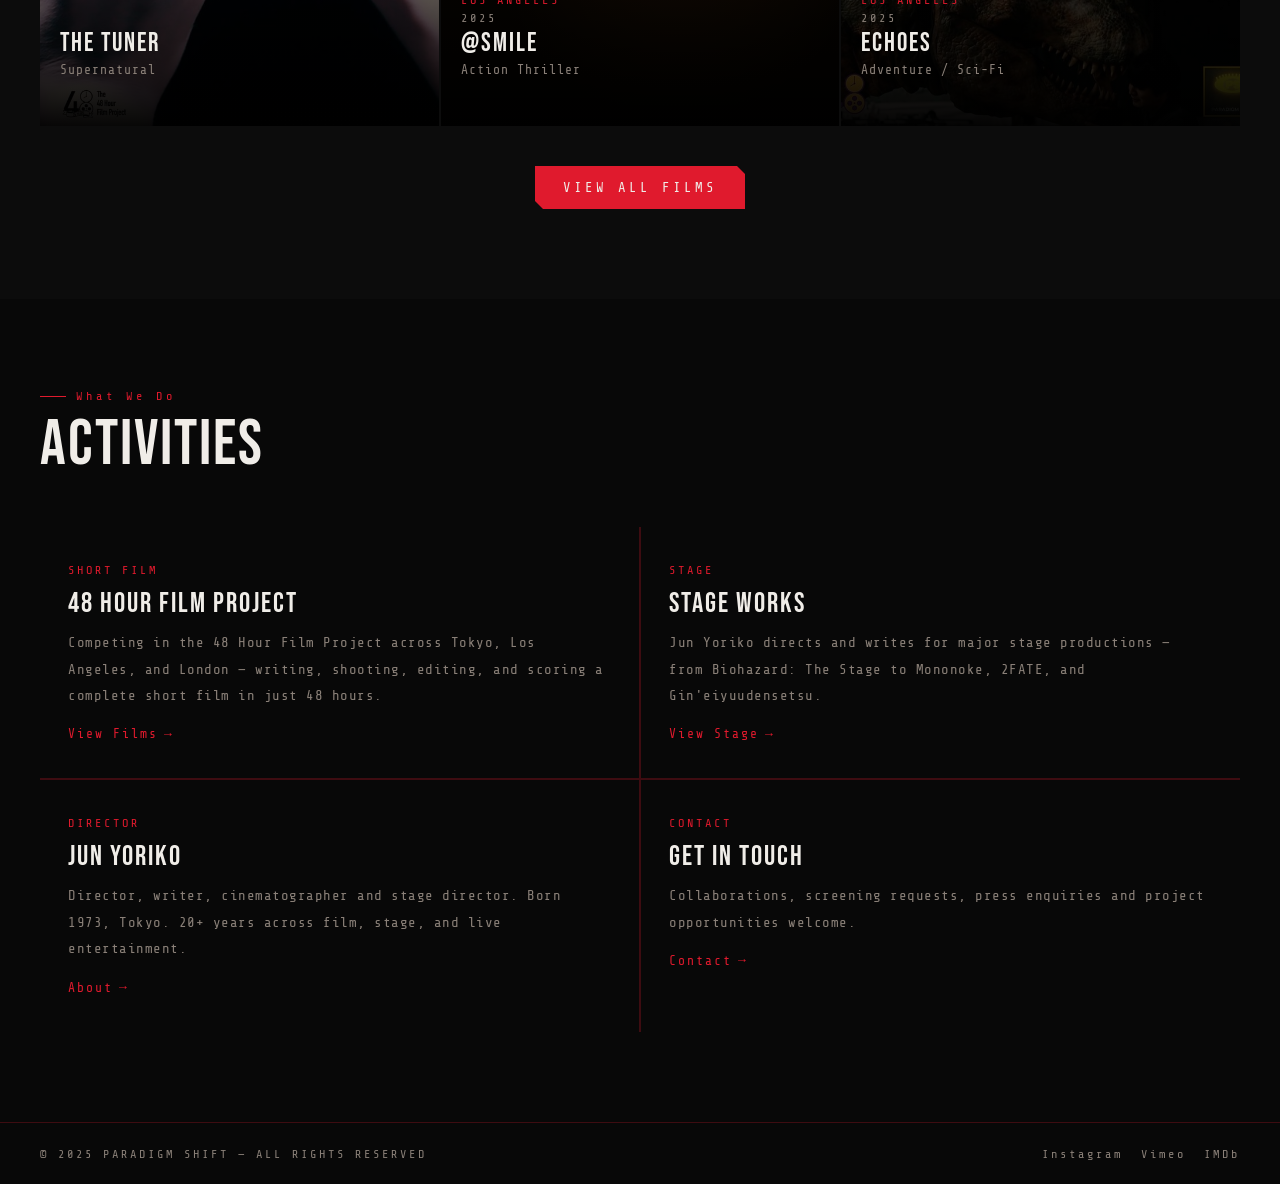
==== commit 7f730ce5: "Add files via upload" ====
--- a/index.html
+++ b/index.html
@@ -157,41 +157,41 @@
   <div class="latest-grid">
 
     <a href="films.html" class="lc">
+      <div class="lbg" style="background-image:url('tuner.jpg');background-size:cover;background-position:center;"></div>
+      <div class="award-badge" id="l1-badge"></div>
+      <div class="lov">
+        <div class="ltitle">THE TUNER</div>
+        <div class="lgenre" id="l1-genre"></div>
+        <div class="ltags">
+          <span class="ltag">Yes We Cannes</span>
+          <span class="ltag">Filmapalooza 2026</span>
+        </div>
+      </div>
+    </a>
+
+    <a href="films.html" class="lc">
+      <div class="lbg"></div>
+      <div class="lov">
+        <div class="lcity">LOS ANGELES</div>
+        <div class="lyear">2025</div>
+        <div class="ltitle">@SMILE</div>
+        <div class="lgenre" id="l2-genre"></div>
+        <div class="ltags"><span class="ltag">48HFP LA</span></div>
+      </div>
+    </a>
+
+    <a href="films.html" class="lc">
       <div class="lbg" style="background-image:url('echoes.jpg');background-size:cover;background-position:center top;"></div>
-      <div class="award-badge" id="l1-badge"></div>
+      <div class="award-badge" id="l3-badge"></div>
       <div class="lov">
         <div class="lcity">LOS ANGELES</div>
         <div class="lyear">2025</div>
         <div class="ltitle">ECHOES</div>
-        <div class="lgenre" id="l1-genre"></div>
+        <div class="lgenre" id="l3-genre"></div>
         <div class="ltags">
-          <span class="ltag" id="l1-t1"></span>
-          <span class="ltag" id="l1-t2"></span>
+          <span class="ltag" id="l3-t1"></span>
           <span class="ltag">Filmapalooza 2026</span>
         </div>
-      </div>
-    </a>
-
-    <a href="films.html" class="lc">
-      <div class="lbg" style="background-image:url('phoenix.jpg');background-size:cover;background-position:center;"></div>
-      <div class="lov">
-        <div class="lcity">LONDON</div>
-        <div class="lyear">2024</div>
-        <div class="ltitle">PHOENIX</div>
-        <div class="lgenre" id="l2-genre"></div>
-        <div class="ltags"><span class="ltag">48HFP London</span></div>
-      </div>
-    </a>
-
-    <a href="films.html" class="lc">
-      <div class="lbg"></div>
-      <div class="award-badge" id="l3-badge"></div>
-      <div class="lov">
-        <div class="lcity">LOS ANGELES</div>
-        <div class="lyear">2023</div>
-        <div class="ltitle">MetamoRphose</div>
-        <div class="lgenre" id="l3-genre"></div>
-        <div class="ltags"><span class="ltag" id="l3-t1"></span></div>
       </div>
     </a>
 
@@ -252,9 +252,9 @@
     heroCta: '<a href="films.html" class="btn">View Films</a><a href="about.html" class="btn-g">About the Director</a>',
     stat1: 'Best Film', stat2: 'Cities', scrollTxt: 'SCROLL',
     latestLbl: 'Latest Works', latestTtl: 'RECENT FILMS',
-    l1Badge: '★ BEST FILM', l1Genre: 'Adventure / Sci-Fi', l1T1: 'Best Film', l1T2: 'Best Cinematography',
-    l2Genre: 'Action / Fantasy',
-    l3Badge: '★ 2ND PLACE', l3Genre: 'Drama', l3T1: '2nd Place Best Film',
+    l1Badge: '★ Filmapalooza 2026', l1Genre: 'Supernatural',
+    l2Genre: 'Action Thriller',
+    l3Badge: '★ BEST FILM', l3Genre: 'Adventure / Sci-Fi', l3T1: 'Best Film',
     viewAll: 'View All Films',
     actLbl: 'What We Do', actTtl: 'ACTIVITIES',
     act1Cat: 'SHORT FILM', act1Desc: 'Competing in the 48 Hour Film Project across Tokyo, Los Angeles, and London — writing, shooting, editing, and scoring a complete short film in just 48 hours.', act1Link: 'View Films',
@@ -271,9 +271,9 @@
     heroCta: '<a href="films.html" class="btn">作品を見る</a><a href="about.html" class="btn-g">監督について</a>',
     stat1: '最優秀作品賞', stat2: '参加都市', scrollTxt: 'スクロール',
     latestLbl: '最新作品', latestTtl: '最近の作品',
-    l1Badge: '★ 最優秀作品賞', l1Genre: 'アドベンチャー / SF', l1T1: '最優秀作品賞', l1T2: '最優秀撮影賞',
-    l2Genre: 'アクション / ファンタジー',
-    l3Badge: '★ 第2位', l3Genre: 'ドラマ', l3T1: '準最優秀作品賞',
+    l1Badge: '★ Filmapalooza 2026', l1Genre: 'スーパーナチュラル',
+    l2Genre: 'アクション・スリラー',
+    l3Badge: '★ 最優秀作品賞', l3Genre: 'アドベンチャー / SF', l3T1: '最優秀作品賞',
     viewAll: '全作品を見る',
     actLbl: '活動内容', actTtl: '活動概要',
     act1Cat: '短編映画', act1Desc: '東京、ロサンゼルス、ロンドンの48時間映画祭に参加。48時間で脚本・撮影・編集・音楽を完成させる。', act1Link: '作品を見る',
@@ -304,12 +304,10 @@
   document.getElementById('latest-ttl').textContent = t.latestTtl;
   document.getElementById('l1-badge').textContent = t.l1Badge;
   document.getElementById('l1-genre').textContent = t.l1Genre;
-  document.getElementById('l1-t1').textContent = t.l1T1;
-  document.getElementById('l1-t2').textContent = t.l1T2;
   document.getElementById('l2-genre').textContent = t.l2Genre;
   document.getElementById('l3-badge').textContent = t.l3Badge;
   document.getElementById('l3-genre').textContent = t.l3Genre;
-  document.getElementById('l3-t1').textContent = t.l3T1;
+  const l3t1 = document.getElementById('l3-t1'); if(l3t1) l3t1.textContent = t.l3T1;
   document.getElementById('view-all-btn').textContent = t.viewAll;
   document.getElementById('act-lbl').textContent = t.actLbl;
   document.getElementById('act-ttl').textContent = t.actTtl;
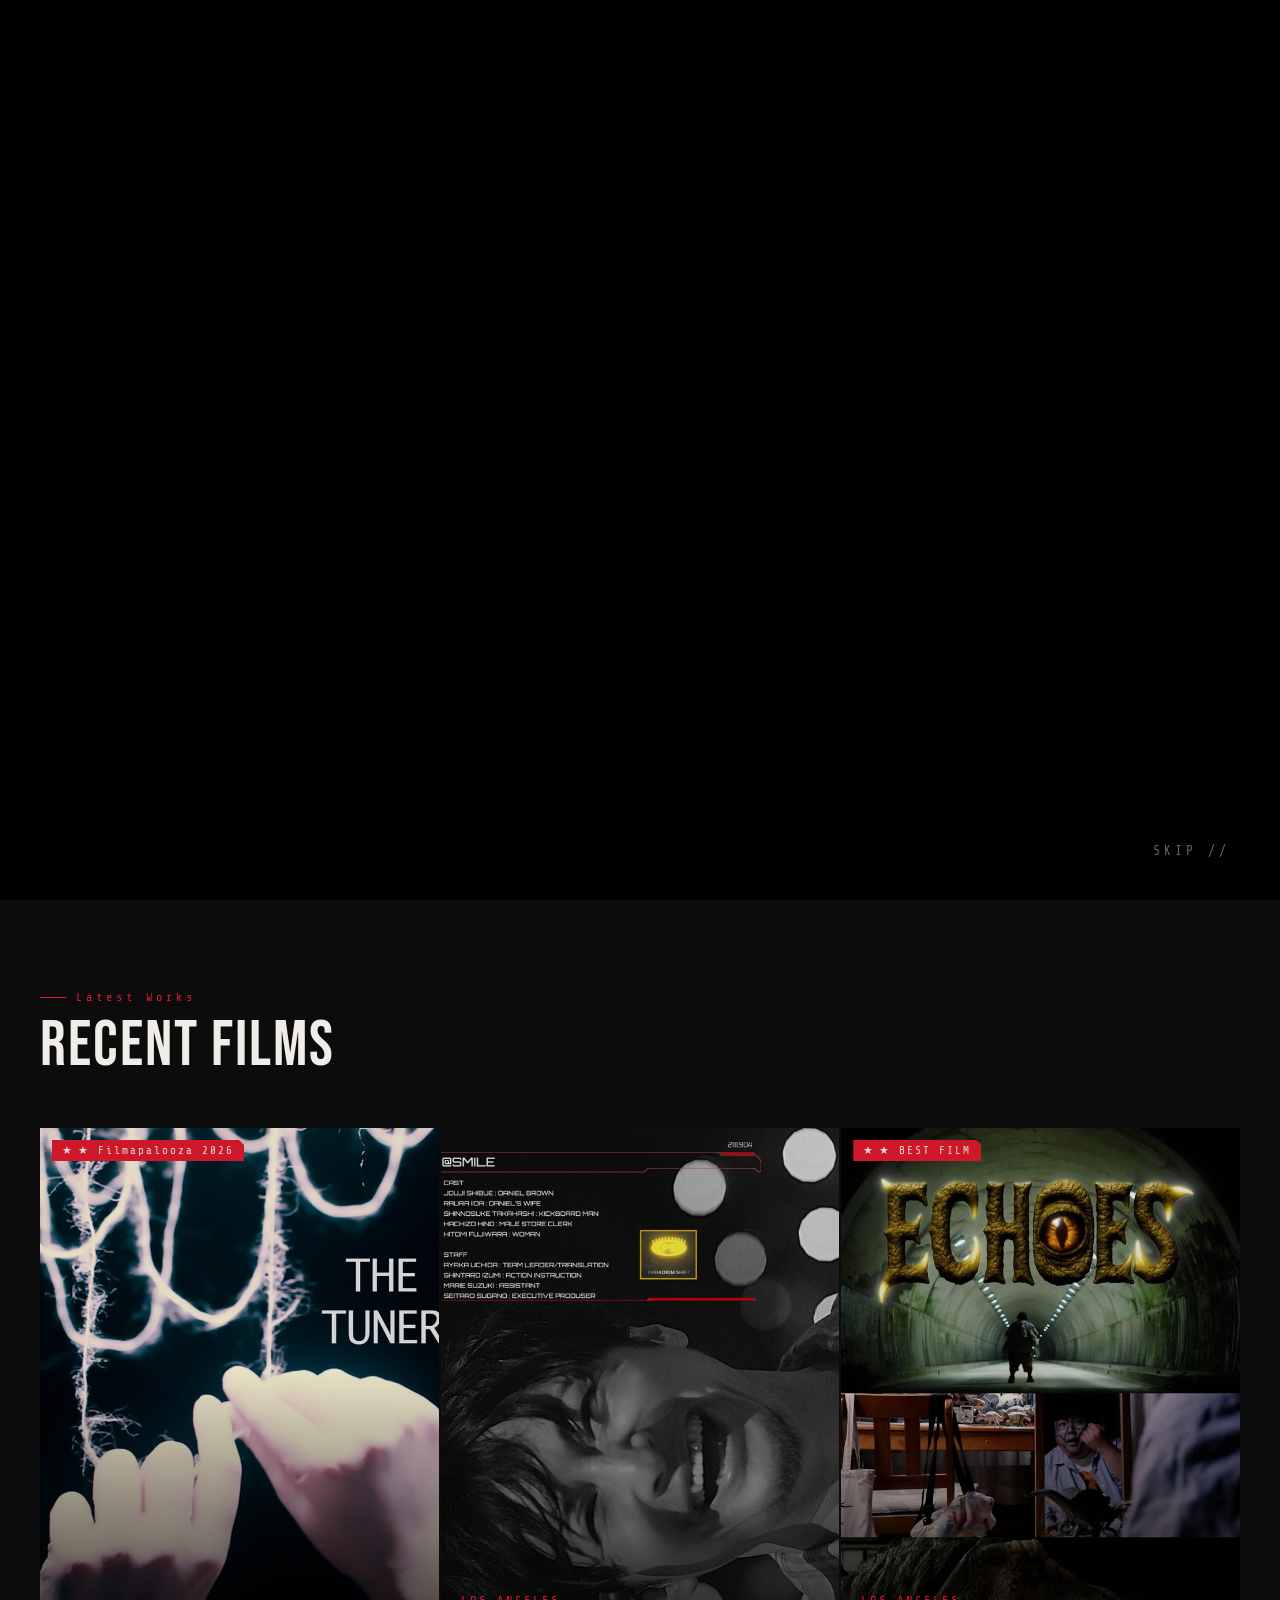
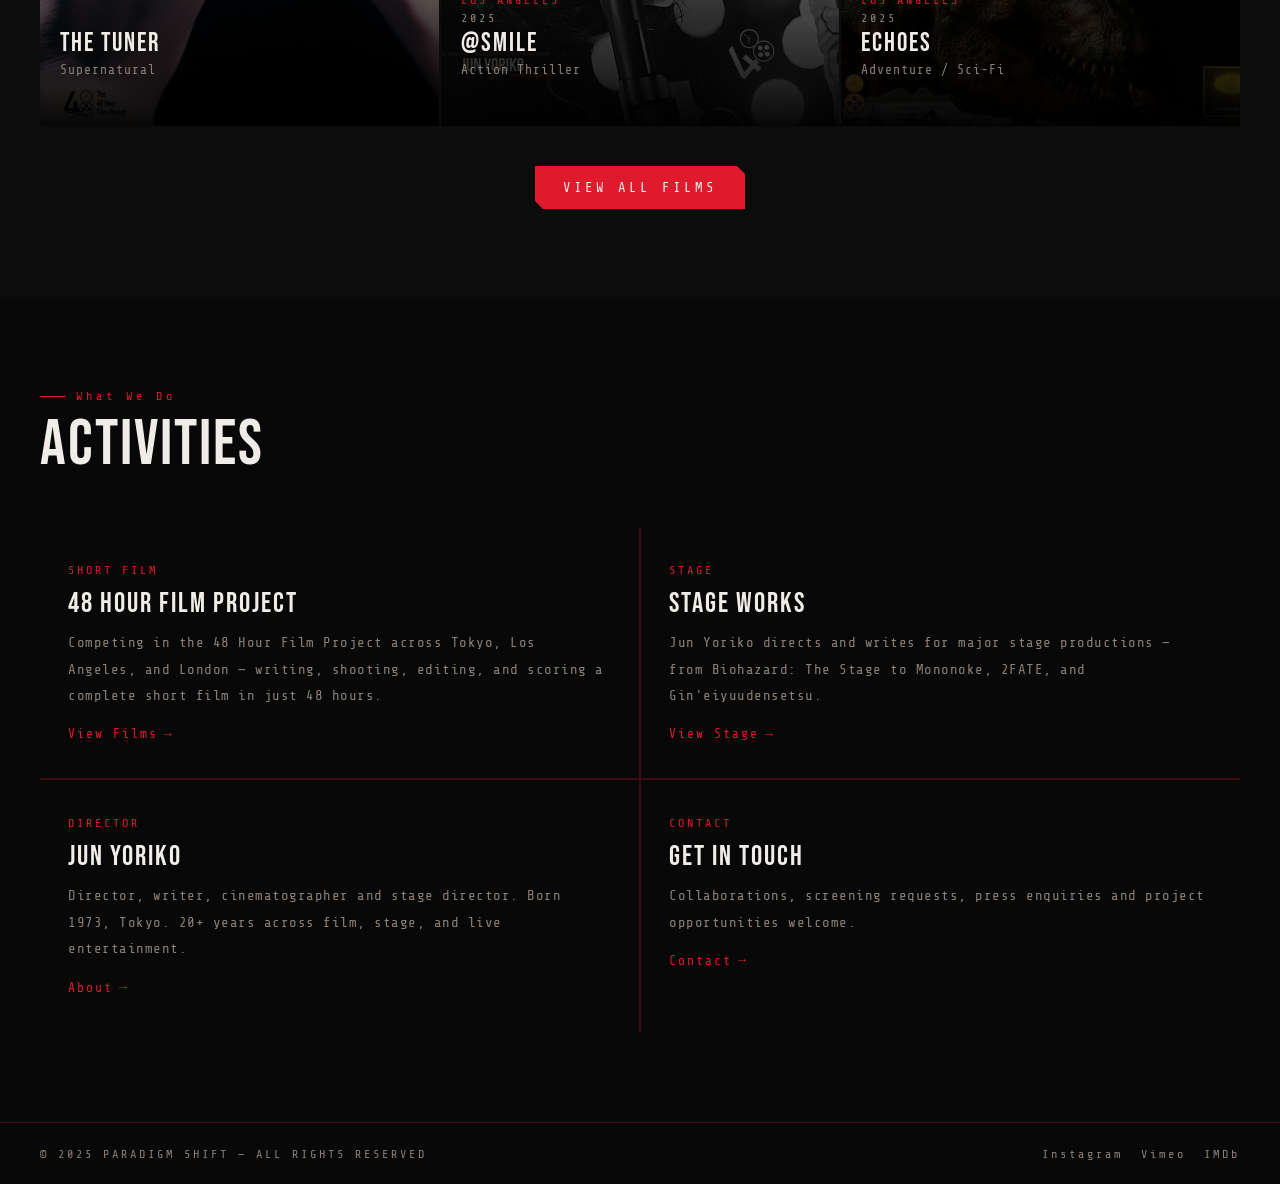
==== commit 240c137f: "Add files via upload" ====
--- a/index.html
+++ b/index.html
@@ -170,7 +170,7 @@
     </a>
 
     <a href="films.html" class="lc">
-      <div class="lbg"></div>
+      <div class="lbg" style="background-image:url('smile.jpg');background-size:cover;background-position:center;"></div>
       <div class="lov">
         <div class="lcity">LOS ANGELES</div>
         <div class="lyear">2025</div>
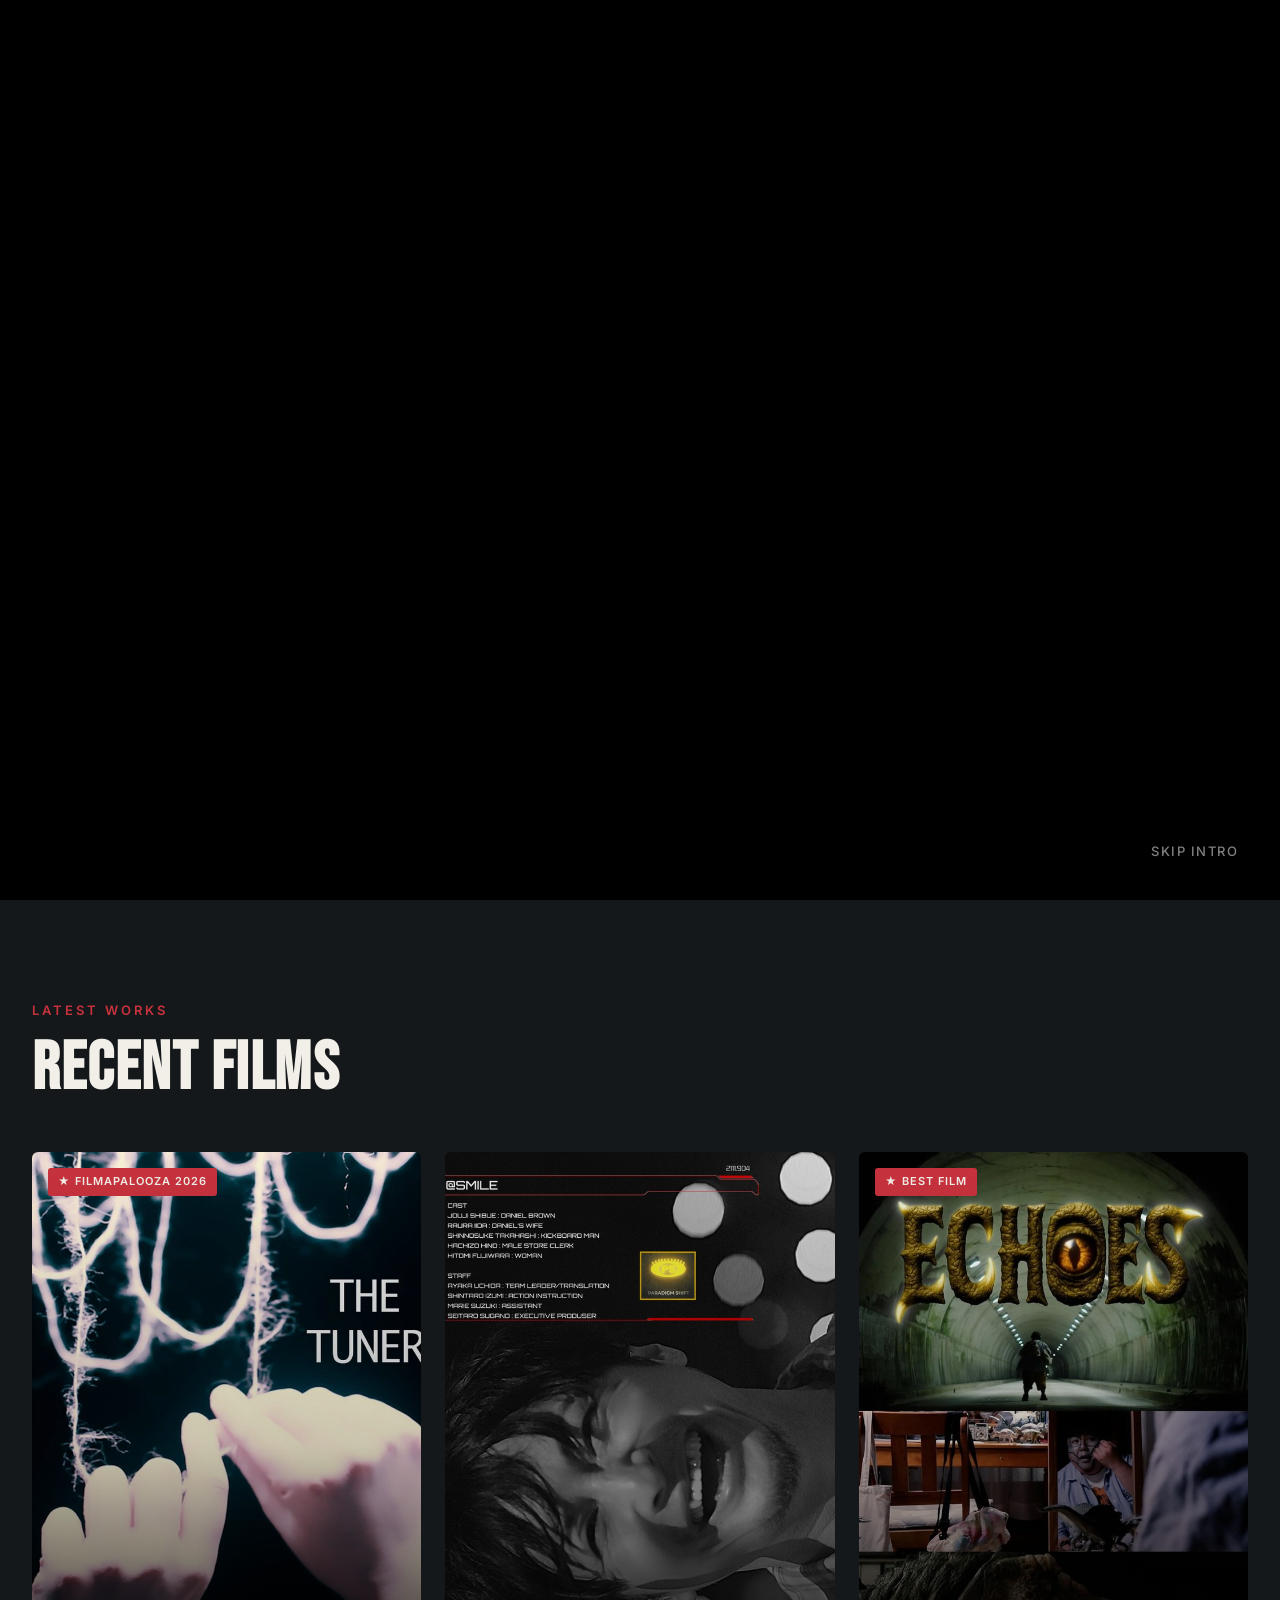
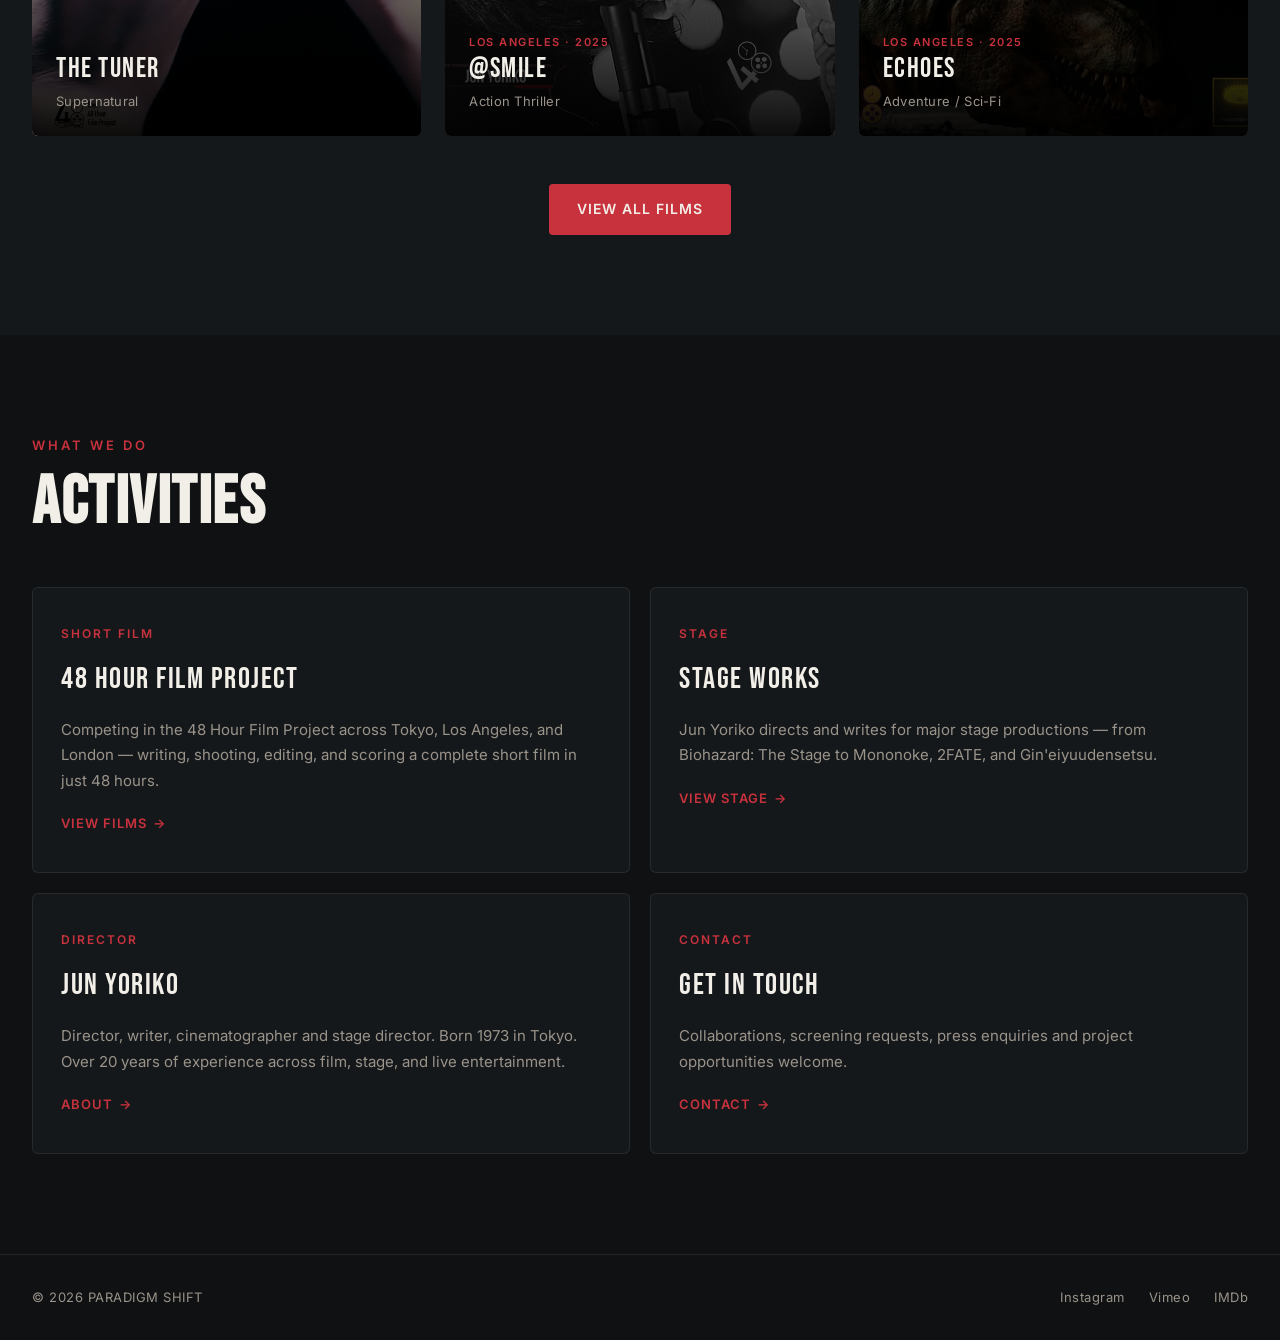
==== commit b1316f4f: "Redesign: improve readability" ====
--- a/index.html
+++ b/index.html
@@ -4,110 +4,96 @@
 <meta charset="UTF-8">
 <meta name="viewport" content="width=device-width, initial-scale=1.0">
 <title>PARADIGM SHIFT | Official</title>
-<link href="https://fonts.googleapis.com/css2?family=Share+Tech+Mono&family=Bebas+Neue&family=Noto+Sans+JP:wght@300;400;700&display=swap" rel="stylesheet">
+<link rel="preconnect" href="https://fonts.googleapis.com">
+<link rel="preconnect" href="https://fonts.gstatic.com" crossorigin>
+<link href="https://fonts.googleapis.com/css2?family=Inter:wght@400;500;600;700&family=Bebas+Neue&family=Noto+Sans+JP:wght@300;400;500;700&display=swap" rel="stylesheet">
 <link rel="stylesheet" href="common.css">
 <style>
-  /* INTRO */
-  #intro {
-    position:fixed; inset:0; z-index:9000; background:#000;
-    display:flex; align-items:center; justify-content:center; overflow:hidden; cursor:pointer;
+  #intro { position:fixed; inset:0; z-index:9000; background:#000; display:flex; align-items:center; justify-content:center; overflow:hidden; cursor:pointer; }
+  #intro video { width:100%; height:100%; object-fit:cover; }
+  #intro-skip { position:absolute; bottom:28px; right:32px; font-family:'Inter',sans-serif; font-size:13px; font-weight:500; letter-spacing:1.5px; color:rgba(255,255,255,0.5); text-transform:uppercase; cursor:pointer; z-index:10; padding:10px; }
+  #intro-skip:hover { color:#fff; }
+
+  .watch-now-btn { display:inline-flex; align-items:center; gap:8px; background:var(--red); color:var(--white); text-decoration:none; font-family:'Inter',sans-serif; font-size:13px; font-weight:600; letter-spacing:1px; padding:10px 18px; border-radius:4px; text-transform:uppercase; transition:all .2s; }
+  body.ja .watch-now-btn { font-family:'Noto Sans JP',sans-serif; letter-spacing:0.5px; }
+  .watch-now-btn:hover { background:var(--red-hover); transform:translateY(-1px); }
+  .watch-now-btn .wn-play { font-size:10px; }
+
+  .hero { min-height:100vh; display:flex; flex-direction:column; justify-content:center; padding:100px 32px 80px; position:relative; overflow:hidden; max-width:1400px; margin:0 auto; }
+  .hero-bg { position:absolute; inset:0; background: radial-gradient(ellipse 80% 60% at 30% 40%, rgba(200,50,61,0.08), transparent 60%), var(--bg); z-index:-1; }
+
+  .h-kicker { font-family:'Inter',sans-serif; font-size:13px; font-weight:600; letter-spacing:2.5px; color:var(--red); margin-bottom:20px; text-transform:uppercase; animation:fu .8s ease both; }
+  body.ja .h-kicker { font-family:'Noto Sans JP',sans-serif; letter-spacing:1.5px; font-size:12px; }
+
+  .h-title { font-family:'Bebas Neue',sans-serif; font-size:clamp(56px,9vw,128px); line-height:0.95; letter-spacing:1px; margin-bottom:16px; animation:fu .9s .1s ease both; }
+  .h-title .red { color:var(--red); }
+  .h-title .sub { display:block; font-family:'Inter',sans-serif; font-weight:400; font-size:16px; letter-spacing:1.5px; color:var(--off); margin-top:12px; text-transform:uppercase; }
+  body.ja .h-title .sub { font-family:'Noto Sans JP',sans-serif; font-size:14px; letter-spacing:1px; }
+
+  .h-desc { margin-top:24px; font-size:17px; line-height:1.7; color:var(--off); max-width:560px; animation:fu 1s .2s ease both; }
+  body.ja .h-desc { font-size:15px; line-height:1.8; }
+
+  .h-cta { margin-top:36px; display:flex; gap:14px; align-items:center; flex-wrap:wrap; animation:fu 1s .3s ease both; }
+
+  @keyframes fu { from{opacity:0;transform:translateY(20px)} to{opacity:1;transform:translateY(0)} }
+
+  .latest-sec { background:var(--panel); }
+  .latest-inner { max-width:1400px; margin:0 auto; }
+  .latest-grid { display:grid; grid-template-columns:repeat(3,1fr); gap:24px; }
+  .lc { position:relative; aspect-ratio:2/3; overflow:hidden; border-radius:6px; cursor:pointer; background:#0d0d0d; text-decoration:none; display:block; }
+  .lc .lbg { position:absolute; inset:0; transition:transform .5s ease; }
+  .lc:hover .lbg { transform:scale(1.04); }
+  .lov { position:absolute; inset:0; background:linear-gradient(to top, rgba(0,0,0,0.95) 0%, rgba(0,0,0,0.2) 50%, transparent 100%); display:flex; flex-direction:column; justify-content:flex-end; padding:24px; }
+  .award-badge { position:absolute; top:16px; left:16px; background:var(--red); font-family:'Inter',sans-serif; font-size:11px; font-weight:600; letter-spacing:1px; padding:5px 10px; color:var(--white); border-radius:3px; text-transform:uppercase; }
+  body.ja .award-badge { font-family:'Noto Sans JP',sans-serif; letter-spacing:0.5px; }
+  .lcity { font-family:'Inter',sans-serif; font-size:11px; font-weight:600; letter-spacing:1.5px; color:var(--red); margin-bottom:4px; text-transform:uppercase; }
+  .lyear { font-family:'Inter',sans-serif; font-size:12px; color:var(--off); letter-spacing:0.5px; margin-bottom:8px; }
+  .ltitle { font-family:'Bebas Neue',sans-serif; font-size:28px; letter-spacing:1.5px; line-height:1; margin-bottom:8px; color:var(--white); }
+  .lgenre { font-family:'Inter',sans-serif; font-size:13px; color:var(--off); letter-spacing:0.3px; }
+  body.ja .lgenre { font-family:'Noto Sans JP',sans-serif; }
+
+  .view-all { display:flex; justify-content:center; margin-top:48px; }
+
+  #activity { max-width:1400px; margin:0 auto; }
+  .act-grid { display:grid; grid-template-columns:1fr 1fr; gap:20px; }
+  .act-cell { background:var(--panel); padding:36px 28px; border-radius:6px; border:1px solid var(--border); transition:all .3s; }
+  .act-cell:hover { border-color:var(--red); transform:translateY(-2px); }
+  .act-cat { font-family:'Inter',sans-serif; font-size:12px; font-weight:600; letter-spacing:2px; color:var(--red); margin-bottom:12px; text-transform:uppercase; }
+  body.ja .act-cat { font-family:'Noto Sans JP',sans-serif; letter-spacing:1px; }
+  .act-title { font-family:'Bebas Neue',sans-serif; font-size:30px; letter-spacing:1.5px; margin-bottom:14px; color:var(--white); }
+  .act-desc { font-size:15px; line-height:1.7; color:var(--off); }
+  body.ja .act-desc { font-size:14px; line-height:1.85; }
+  .act-link { display:inline-flex; align-items:center; gap:6px; margin-top:20px; font-family:'Inter',sans-serif; font-size:13px; font-weight:600; letter-spacing:1px; color:var(--red); text-decoration:none; transition:all .2s; text-transform:uppercase; }
+  body.ja .act-link { font-family:'Noto Sans JP',sans-serif; letter-spacing:0.5px; }
+  .act-link::after { content:'→'; transition:transform .2s; }
+  .act-link:hover { color:var(--red-hover); }
+  .act-link:hover::after { transform:translateX(4px); }
+
+  @media(max-width:768px){
+    .hero { min-height:auto; padding:100px 20px 60px; }
+    .h-title { font-size:clamp(52px,15vw,84px); }
+    .h-desc { font-size:16px; }
+    .latest-grid { grid-template-columns:1fr 1fr; gap:16px; }
+    .ltitle { font-size:22px; }
+    .act-grid { grid-template-columns:1fr; }
+    .watch-now-btn { padding:8px 12px; font-size:11px; gap:6px; }
+    .watch-now-btn .wn-text { display:none; }
+    .watch-now-btn::after { content:'WATCH'; }
+    body.ja .watch-now-btn::after { content:'視聴'; }
   }
-  #intro video { width:100%; height:100%; object-fit:cover; }
-  #intro-skip { position:absolute; bottom:32px; right:40px; font-family:'Share Tech Mono',monospace; font-size:13px; letter-spacing:4px; color:rgba(255,255,255,0.4); text-transform:uppercase; cursor:pointer; z-index:10; padding:10px; }
-
-  /* HERO */
-  .hero { min-height:100vh; display:flex; flex-direction:column; justify-content:flex-end; padding:0 40px 80px; position:relative; overflow:hidden; padding-top:65px; background:var(--bg); }
-  .hero-bg { position:absolute; inset:0; background:#080808; }
-  .hero-overlay { position:absolute; inset:0; background:radial-gradient(ellipse 60% 80% at 70% 40%,rgba(224,26,45,.07),transparent 70%); }
-  .hero-grid { position:absolute; inset:0; background-image:linear-gradient(rgba(224,26,45,.03) 1px,transparent 1px),linear-gradient(90deg,rgba(224,26,45,.03) 1px,transparent 1px); background-size:60px 60px; mask-image:radial-gradient(ellipse at center,transparent 30%,black 80%); }
-  .ticker { position:absolute; top:65px; left:0; right:0; border-top:1px solid var(--border); border-bottom:1px solid var(--border); overflow:hidden; height:25px; display:flex; align-items:center; background:rgba(224,26,45,.03); }
-  .ticker-track { display:flex; gap:60px; animation:tick 32s linear infinite; white-space:nowrap; font-size:12px; letter-spacing:3px; color:rgba(240,237,232,0.55); padding-left:100%; }
-  @keyframes tick{ from{transform:translateX(0)} to{transform:translateX(-50%)} }
-  .hud-tr { position:absolute; top:100px; right:40px; font-size:9px; letter-spacing:3px; color:var(--red); opacity:.35; }
-  .hud-c { position:absolute; width:16px; height:16px; opacity:.25; }
-  .hud-c.tl { top:98px; left:40px; border-top:1px solid var(--red); border-left:1px solid var(--red); }
-  .hud-c.br { bottom:84px; right:40px; border-bottom:1px solid var(--red); border-right:1px solid var(--red); }
-  .h-kicker { font-size:12px; letter-spacing:4px; color:var(--red); margin-bottom:14px; animation:fu .8s ease both; }
-  .h-title { font-family:'Bebas Neue',sans-serif; font-size:clamp(60px,11vw,145px); line-height:.9; letter-spacing:2px; animation:fu .9s .1s ease both; }
-  .h-title .red { color:var(--red); }
-  .h-title .sub { font-family:'Share Tech Mono',monospace; font-size:20px; letter-spacing:4px; color:var(--off); display:block; margin-top:10px; }
-  body.ja .h-title .sub { font-family:'Noto Sans JP',sans-serif; font-size:16px; }
-  .h-desc { margin-top:20px; font-size:14px; letter-spacing:1px; color:var(--off); max-width:520px; line-height:2; border-left:2px solid var(--red); padding-left:16px; animation:fu 1s .2s ease both; }
-  body.ja .h-desc { font-family:'Noto Sans JP',sans-serif; font-size:12px; letter-spacing:.4px; }
-  .h-cta { margin-top:34px; display:flex; gap:20px; align-items:center; flex-wrap:wrap; animation:fu 1s .3s ease both; }
-  .h-stats { position:absolute; bottom:80px; right:40px; display:flex; flex-direction:column; gap:12px; text-align:right; animation:fu 1s .4s ease both; opacity:.65; }
-  .sn { font-family:'Bebas Neue',sans-serif; font-size:38px; color:var(--red); line-height:1; }
-  .sl { font-size:13px; letter-spacing:2px; color:var(--off); }
-  .scroll-h { position:absolute; bottom:26px; left:50%; transform:translateX(-50%); display:flex; flex-direction:column; align-items:center; gap:7px; opacity:.35; animation:bounce 2s ease-in-out infinite; }
-  .scroll-h span { font-size:12px; letter-spacing:3px; color:var(--off); }
-  .scroll-h div { width:1px; height:34px; background:linear-gradient(to bottom,var(--red),transparent); }
-  @keyframes bounce{ 0%,100%{transform:translateX(-50%) translateY(0)} 50%{transform:translateX(-50%) translateY(8px)} }
-  @keyframes fu{ from{opacity:0;transform:translateY(24px)} to{opacity:1;transform:translateY(0)} }
-
-  /* LATEST WORKS */
-  .latest-sec { background:var(--panel); }
-  .latest-grid { display:grid; grid-template-columns:repeat(3,1fr); gap:2px; }
-  .lc { position:relative; aspect-ratio:2/3; overflow:hidden; cursor:pointer; background:#0d0d0d; text-decoration:none; display:block; }
-  .lc .lbg { position:absolute; inset:0; transition:transform .5s ease; }
-  .lc:nth-child(1) .lbg { background:radial-gradient(ellipse at 40% 60%,rgba(224,26,45,.35),#080008 70%); }
-  .lc:nth-child(2) .lbg { background:radial-gradient(ellipse at 60% 40%,rgba(200,100,20,.3),#0a0500 70%); }
-  .lc:nth-child(3) .lbg { background:radial-gradient(ellipse at 35% 65%,rgba(20,90,200,.3),#000810 70%); }
-  .lc:hover .lbg { transform:scale(1.08); }
-  .lov { position:absolute; inset:0; background:linear-gradient(to top,rgba(0,0,0,.97) 0%,rgba(0,0,0,.08) 60%); display:flex; flex-direction:column; justify-content:flex-end; padding:20px; transition:background .3s; }
-  .lc:hover .lov { background:linear-gradient(to top,rgba(0,0,0,.99) 35%,rgba(0,0,0,.2) 100%); }
-  .award-badge { position:absolute; top:12px; left:12px; background:var(--red); font-size:11px; letter-spacing:2px; padding:4px 10px; color:var(--white); clip-path:polygon(0 0,calc(100% - 5px) 0,100% 5px,100% 100%,0 100%); display:flex; align-items:center; gap:4px; }
-  .award-badge::before { content:'★'; font-size:11px; }
-  .lcity { font-size:12px; letter-spacing:3px; color:var(--red); margin-bottom:4px; }
-  .lyear { font-size:12px; letter-spacing:3px; color:var(--off); margin-bottom:6px; }
-  .ltitle { font-family:'Bebas Neue',sans-serif; font-size:26px; letter-spacing:2px; line-height:1; margin-bottom:5px; color:var(--white); }
-  .lgenre { font-size:13px; letter-spacing:1px; color:var(--off); margin-bottom:10px; }
-  body.ja .lgenre { font-family:'Noto Sans JP',sans-serif; font-size:13px; letter-spacing:0; }
-  .ltags { display:flex; flex-wrap:wrap; gap:4px; opacity:0; transform:translateY(6px); transition:all .3s; }
-  .lc:hover .ltags { opacity:1; transform:translateY(0); }
-  .ltag { font-size:11px; letter-spacing:2px; border:1px solid var(--red); color:var(--red); padding:2px 5px; }
-  .view-all { display:flex; justify-content:center; margin-top:40px; }
-
-  /* ACTIVITY */
-  .act-grid { display:grid; grid-template-columns:1fr 1fr; gap:2px; background:var(--border); }
-  .act-cell { background:var(--bg); padding:36px 28px; position:relative; overflow:hidden; transition:background .3s; }
-  .act-cell:hover { background:#0e0305; }
-  .act-cell::before { content:''; position:absolute; top:0; left:0; right:0; height:2px; background:var(--red); transform:scaleX(0); transform-origin:left; transition:transform .4s; }
-  .act-cell:hover::before { transform:scaleX(1); }
-  .act-cat { font-size:12px; letter-spacing:3px; color:var(--red); margin-bottom:10px; }
-  .act-title { font-family:'Bebas Neue',sans-serif; font-size:28px; letter-spacing:2px; margin-bottom:10px; }
-  .act-desc { font-size:14px; letter-spacing:.5px; color:var(--off); line-height:1.9; }
-  body.ja .act-desc { font-family:'Noto Sans JP',sans-serif; font-size:14px; letter-spacing:.3px; }
-  .act-link { display:inline-flex; align-items:center; gap:6px; margin-top:16px; font-size:13px; letter-spacing:2px; color:var(--red); text-decoration:none; transition:opacity .2s; }
-  .act-link:hover { opacity:.7; }
-  .act-link::after { content:'→'; }
-
-  @media(max-width:768px){
-    .hero { min-height:0; height:auto; padding:100px 24px 60px; justify-content:flex-start; }
-    .h-kicker { font-size:11px; letter-spacing:3px; }
-    .h-title { font-size:clamp(56px,18vw,88px); }
-    .h-title .sub { font-size:15px; letter-spacing:2px; }
-    .h-desc { font-size:14px; letter-spacing:.3px; max-width:100%; }
-    .h-cta { gap:14px; margin-bottom:40px; }
-    .h-cta .btn { font-size:14px; padding:14px 24px; }
-    .h-cta .btn-g { font-size:14px; }
-    .latest-grid { grid-template-columns:1fr 1fr; }
-    .act-grid { grid-template-columns:1fr; }
-    .h-stats { display:none; }
-    .scroll-h { display:none; }
-    .hud-tr { display:none; }
-    .hud-c { display:none; }
+  @media(max-width:480px){
+    .latest-grid { grid-template-columns:1fr; }
+    .h-title { font-size:64px; }
   }
 </style>
 </head>
 <body class="en">
 
-<!-- INTRO -->
 <div id="intro" onclick="introClick()">
   <video id="intro-video" src="intro.mp4" playsinline muted preload="auto"></video>
-  <div id="intro-skip" onclick="event.stopPropagation(); endIntro();">SKIP //</div>
+  <div id="intro-skip" onclick="event.stopPropagation(); endIntro();">Skip intro</div>
 </div>
 
-<!-- NAV -->
 <nav class="navbar">
   <a href="index.html" class="logo">
     <div class="logo-icon">PS</div>
@@ -115,6 +101,10 @@
   </a>
   <div class="nav-r">
     <div class="nav-links" id="nav-links"></div>
+    <a href="watch/index.html" class="watch-now-btn">
+      <span class="wn-play">▶</span>
+      <span class="wn-text" data-en="WATCH NOW" data-ja="今すぐ視聴">WATCH NOW</span>
+    </a>
     <div class="hamburger" onclick="toggleMenu()" id="hamburger"><span></span><span></span><span></span></div>
     <div class="lswitch">
       <button class="lbtn on" onclick="setLang('en')">EN</button>
@@ -124,87 +114,54 @@
 </nav>
 <div class="mobile-menu" id="mobile-menu"></div>
 
-<!-- HERO -->
-<div class="hero">
+<section class="hero">
   <div class="hero-bg"></div>
-  <div class="hero-overlay"></div>
-  <div class="hero-grid"></div>
-  <div class="ticker">
-    <div class="ticker-track">
-      <span>PARADIGM SHIFT</span><span>// BEST FILM 48HFP TOKYO 2021 //</span><span>BEST FILM 48HFP TOKYO 2022</span><span>// BEST FILM + BEST CINEMATOGRAPHY 48HFP LA 2025 //</span><span>CANNES 2022 · CANNES 2023 · FILMAPALOOZA 2022 · 2023 · 2026</span><span>// TOKYO · LOS ANGELES · LONDON · PARIS //</span><span>// JUN YORIKO //</span>
-      <span>PARADIGM SHIFT</span><span>// BEST FILM 48HFP TOKYO 2021 //</span><span>BEST FILM 48HFP TOKYO 2022</span><span>// BEST FILM + BEST CINEMATOGRAPHY 48HFP LA 2025 //</span><span>CANNES 2022 · CANNES 2023 · FILMAPALOOZA 2022 · 2023 · 2026</span><span>// TOKYO · LOS ANGELES · LONDON · PARIS //</span><span>// JUN YORIKO //</span>
-    </div>
-  </div>
-  <div class="hud-c tl"></div>
-  <div class="hud-c br"></div>
-  <div class="hud-tr" id="clock">--:--:--</div>
   <p class="h-kicker" id="hero-kicker"></p>
   <h1 class="h-title">PARADIGM<br><span class="red">SHIFT</span><span class="sub" id="hero-sub"></span></h1>
   <p class="h-desc" id="hero-desc"></p>
   <div class="h-cta" id="hero-cta"></div>
-  <div class="h-stats">
-    <div><div class="sn">3</div><div class="sl" id="stat1"></div></div>
-    <div><div class="sn">5</div><div class="sl">Filmapalooza</div></div>
-    <div><div class="sn">3</div><div class="sl" id="stat2"></div></div>
-  </div>
-  <div class="scroll-h"><span id="scroll-txt"></span><div></div></div>
-</div>
-
-<!-- LATEST WORKS -->
-<section class="latest-sec" id="latest">
-  <div class="sec-lbl" id="latest-lbl"></div>
-  <div class="sec-ttl" id="latest-ttl"></div>
-  <div class="latest-grid">
-
-    <a href="films.html" class="lc">
-      <div class="lbg" style="background-image:url('tuner.jpg');background-size:cover;background-position:center;"></div>
-      <div class="award-badge" id="l1-badge"></div>
-      <div class="lov">
-        <div class="ltitle">THE TUNER</div>
-        <div class="lgenre" id="l1-genre"></div>
-        <div class="ltags">
-          <span class="ltag">Yes We Cannes</span>
-          <span class="ltag">Filmapalooza 2026</span>
+</section>
+
+<section class="latest-sec">
+  <div class="latest-inner">
+    <div class="sec-lbl" id="latest-lbl"></div>
+    <h2 class="sec-ttl" id="latest-ttl"></h2>
+    <div class="latest-grid">
+      <a href="films.html" class="lc">
+        <div class="lbg" style="background-image:url('tuner.jpg');background-size:cover;background-position:center;"></div>
+        <div class="award-badge" id="l1-badge"></div>
+        <div class="lov">
+          <div class="ltitle">THE TUNER</div>
+          <div class="lgenre" id="l1-genre"></div>
         </div>
-      </div>
-    </a>
-
-    <a href="films.html" class="lc">
-      <div class="lbg" style="background-image:url('smile.jpg');background-size:cover;background-position:center;"></div>
-      <div class="lov">
-        <div class="lcity">LOS ANGELES</div>
-        <div class="lyear">2025</div>
-        <div class="ltitle">@SMILE</div>
-        <div class="lgenre" id="l2-genre"></div>
-        <div class="ltags"><span class="ltag">48HFP LA</span></div>
-      </div>
-    </a>
-
-    <a href="films.html" class="lc">
-      <div class="lbg" style="background-image:url('echoes.jpg');background-size:cover;background-position:center top;"></div>
-      <div class="award-badge" id="l3-badge"></div>
-      <div class="lov">
-        <div class="lcity">LOS ANGELES</div>
-        <div class="lyear">2025</div>
-        <div class="ltitle">ECHOES</div>
-        <div class="lgenre" id="l3-genre"></div>
-        <div class="ltags">
-          <span class="ltag" id="l3-t1"></span>
-          <span class="ltag">Filmapalooza 2026</span>
+      </a>
+      <a href="films.html" class="lc">
+        <div class="lbg" style="background-image:url('smile.jpg');background-size:cover;background-position:center;"></div>
+        <div class="lov">
+          <div class="lcity">LOS ANGELES · 2025</div>
+          <div class="ltitle">@SMILE</div>
+          <div class="lgenre" id="l2-genre"></div>
         </div>
-      </div>
-    </a>
-
-  </div>
-  <div class="view-all">
-    <a href="films.html" class="btn" id="view-all-btn"></a>
+      </a>
+      <a href="films.html" class="lc">
+        <div class="lbg" style="background-image:url('echoes.jpg');background-size:cover;background-position:center top;"></div>
+        <div class="award-badge" id="l3-badge"></div>
+        <div class="lov">
+          <div class="lcity">LOS ANGELES · 2025</div>
+          <div class="ltitle">ECHOES</div>
+          <div class="lgenre" id="l3-genre"></div>
+        </div>
+      </a>
+    </div>
+    <div class="view-all">
+      <a href="films.html" class="btn" id="view-all-btn"></a>
+    </div>
   </div>
 </section>
 
-<!-- ACTIVITY -->
 <section id="activity">
   <div class="sec-lbl" id="act-lbl"></div>
-  <div class="sec-ttl" id="act-ttl"></div>
+  <h2 class="sec-ttl" id="act-ttl"></h2>
   <div class="act-grid">
     <div class="act-cell">
       <div class="act-cat" id="act1-cat"></div>
@@ -246,41 +203,39 @@
 const T = {
   en: {
     nav: ['Home','Films','Stage','About','Contact'],
-    heroKicker: '// INDEPENDENT FILM COLLECTIVE — TOKYO × LA × LONDON × PARIS',
+    heroKicker: 'Independent Film Collective · Tokyo · LA · London',
     heroSub: 'by Jun Yoriko',
-    heroDesc: 'Award-winning short films made in 48 hours. Tokyo. Los Angeles. London.<br>Three cities, one vision — cinematic storytelling without limits.',
+    heroDesc: 'Award-winning short films made in 48 hours. Three cities, one vision — cinematic storytelling without limits.',
     heroCta: '<a href="films.html" class="btn">View Films</a><a href="about.html" class="btn-g">About the Director</a>',
-    stat1: 'Best Film', stat2: 'Cities', scrollTxt: 'SCROLL',
     latestLbl: 'Latest Works', latestTtl: 'RECENT FILMS',
     l1Badge: '★ Filmapalooza 2026', l1Genre: 'Supernatural',
     l2Genre: 'Action Thriller',
-    l3Badge: '★ BEST FILM', l3Genre: 'Adventure / Sci-Fi', l3T1: 'Best Film',
+    l3Badge: '★ BEST FILM', l3Genre: 'Adventure / Sci-Fi',
     viewAll: 'View All Films',
     actLbl: 'What We Do', actTtl: 'ACTIVITIES',
-    act1Cat: 'SHORT FILM', act1Desc: 'Competing in the 48 Hour Film Project across Tokyo, Los Angeles, and London — writing, shooting, editing, and scoring a complete short film in just 48 hours.', act1Link: 'View Films',
-    act2Cat: 'STAGE', act2Title: 'STAGE WORKS', act2Desc: 'Jun Yoriko directs and writes for major stage productions — from Biohazard: The Stage to Mononoke, 2FATE, and Gin\'eiyuudensetsu.', act2Link: 'View Stage',
-    act3Cat: 'DIRECTOR', act3Title: 'JUN YORIKO', act3Desc: 'Director, writer, cinematographer and stage director. Born 1973, Tokyo. 20+ years across film, stage, and live entertainment.', act3Link: 'About',
-    act4Cat: 'CONTACT', act4Title: 'GET IN TOUCH', act4Desc: 'Collaborations, screening requests, press enquiries and project opportunities welcome.', act4Link: 'Contact',
-    footer: '© 2025 PARADIGM SHIFT — ALL RIGHTS RESERVED',
+    act1Cat: 'Short Film', act1Desc: 'Competing in the 48 Hour Film Project across Tokyo, Los Angeles, and London — writing, shooting, editing, and scoring a complete short film in just 48 hours.', act1Link: 'View Films',
+    act2Cat: 'Stage', act2Title: 'STAGE WORKS', act2Desc: 'Jun Yoriko directs and writes for major stage productions — from Biohazard: The Stage to Mononoke, 2FATE, and Gin\'eiyuudensetsu.', act2Link: 'View Stage',
+    act3Cat: 'Director', act3Title: 'JUN YORIKO', act3Desc: 'Director, writer, cinematographer and stage director. Born 1973 in Tokyo. Over 20 years of experience across film, stage, and live entertainment.', act3Link: 'About',
+    act4Cat: 'Contact', act4Title: 'GET IN TOUCH', act4Desc: 'Collaborations, screening requests, press enquiries and project opportunities welcome.', act4Link: 'Contact',
+    footer: '© 2026 PARADIGM SHIFT',
   },
   ja: {
     nav: ['ホーム','作品','舞台','概要','お問合せ'],
-    heroKicker: '// 独立系映画集団 — 東京 × LA × ロンドン × パリ',
+    heroKicker: '独立系映画集団 · 東京 · LA · ロンドン',
     heroSub: 'ヨリコジュン 監督',
-    heroDesc: '48時間で作る受賞短編映画。東京、ロサンゼルス、ロンドン。<br>3都市、ひとつのビジョン——限界なき映画的表現を追求する。',
+    heroDesc: '48時間で作る受賞短編映画。3都市、ひとつのビジョン——限界なき映画的表現を追求する。',
     heroCta: '<a href="films.html" class="btn">作品を見る</a><a href="about.html" class="btn-g">監督について</a>',
-    stat1: '最優秀作品賞', stat2: '参加都市', scrollTxt: 'スクロール',
-    latestLbl: '最新作品', latestTtl: '最近の作品',
+    latestLbl: '最新作品', latestTtl: 'RECENT FILMS',
     l1Badge: '★ Filmapalooza 2026', l1Genre: 'スーパーナチュラル',
     l2Genre: 'アクション・スリラー',
-    l3Badge: '★ 最優秀作品賞', l3Genre: 'アドベンチャー / SF', l3T1: '最優秀作品賞',
+    l3Badge: '★ 最優秀作品賞', l3Genre: 'アドベンチャー / SF',
     viewAll: '全作品を見る',
-    actLbl: '活動内容', actTtl: '活動概要',
-    act1Cat: '短編映画', act1Desc: '東京、ロサンゼルス、ロンドンの48時間映画祭に参加。48時間で脚本・撮影・編集・音楽を完成させる。', act1Link: '作品を見る',
-    act2Cat: '舞台', act2Title: '舞台作品', act2Desc: 'ヨリコジュンはバイオハザード THE STAGE、モノノ怪、2FATE、銀河英雄伝説など多数の舞台作品の脚本・演出を担当。', act2Link: '舞台作品を見る',
-    act3Cat: '監督', act3Title: 'ヨリコジュン', act3Desc: '監督・脚本・撮影・演出家。1973年東京生まれ。映画・舞台・ライブエンタメと幅広く活動。', act3Link: '詳細を見る',
-    act4Cat: 'コンタクト', act4Title: 'お問い合わせ', act4Desc: 'コラボレーション、上映依頼、取材・プロジェクトのご相談はこちら。', act4Link: 'お問い合わせ',
-    footer: '© 2025 PARADIGM SHIFT — 無断転載禁止',
+    actLbl: '活動内容', actTtl: 'ACTIVITIES',
+    act1Cat: '短編映画', act1Desc: '東京、ロサンゼルス、ロンドンの48時間映画祭に参加。48時間で脚本・撮影・編集・音楽をすべて完成させる。', act1Link: '作品を見る',
+    act2Cat: '舞台', act2Title: 'STAGE WORKS', act2Desc: 'ヨリコジュンはバイオハザード THE STAGE、モノノ怪、2FATE、銀河英雄伝説など多数の舞台作品の脚本・演出を担当。', act2Link: '舞台作品を見る',
+    act3Cat: '監督', act3Title: 'JUN YORIKO', act3Desc: '監督・脚本・撮影・演出家。1973年東京生まれ。映画・舞台・ライブエンタメと幅広く活動。', act3Link: '詳細を見る',
+    act4Cat: 'コンタクト', act4Title: 'CONTACT', act4Desc: 'コラボレーション、上映依頼、取材・プロジェクトのご相談はこちら。', act4Link: 'お問い合わせ',
+    footer: '© 2026 PARADIGM SHIFT',
   }
 };
 
@@ -295,11 +250,8 @@
   if(document.getElementById('mobile-menu')) document.getElementById('mobile-menu').innerHTML=t.nav.map((n,i)=>`<a href="${NAV_HREFS[i]}" class="nav-link${i===0?' active':''}" onclick="document.getElementById('mobile-menu').classList.remove('open')">${n}</a>`).join('');
   document.getElementById('hero-kicker').textContent = t.heroKicker;
   document.getElementById('hero-sub').textContent = t.heroSub;
-  document.getElementById('hero-desc').innerHTML = t.heroDesc;
+  document.getElementById('hero-desc').textContent = t.heroDesc;
   document.getElementById('hero-cta').innerHTML = t.heroCta;
-  document.getElementById('stat1').textContent = t.stat1;
-  document.getElementById('stat2').textContent = t.stat2;
-  document.getElementById('scroll-txt').textContent = t.scrollTxt;
   document.getElementById('latest-lbl').textContent = t.latestLbl;
   document.getElementById('latest-ttl').textContent = t.latestTtl;
   document.getElementById('l1-badge').textContent = t.l1Badge;
@@ -307,7 +259,6 @@
   document.getElementById('l2-genre').textContent = t.l2Genre;
   document.getElementById('l3-badge').textContent = t.l3Badge;
   document.getElementById('l3-genre').textContent = t.l3Genre;
-  const l3t1 = document.getElementById('l3-t1'); if(l3t1) l3t1.textContent = t.l3T1;
   document.getElementById('view-all-btn').textContent = t.viewAll;
   document.getElementById('act-lbl').textContent = t.actLbl;
   document.getElementById('act-ttl').textContent = t.actTtl;
@@ -327,41 +278,30 @@
   document.getElementById('act4-desc').textContent = t.act4Desc;
   document.getElementById('act4-link').textContent = t.act4Link;
   document.getElementById('footer-copy').textContent = t.footer;
+  document.querySelectorAll('[data-en][data-ja]').forEach(el=>{
+    el.textContent = el.dataset[lang];
+  });
 }
-
 function setLang(lang) {
   localStorage.setItem('ps-lang', lang);
   render(lang);
   document.querySelectorAll('.lbtn').forEach(b=>b.classList.remove('on'));
   document.querySelector(`.lbtn[onclick="setLang('${lang}')"]`).classList.add('on');
 }
-
-// INTRO
 const introEl = document.getElementById('intro');
 const introVideo = document.getElementById('intro-video');
 function endIntro() {
   introEl.style.transition = 'opacity 0.6s ease';
   introEl.style.opacity = '0';
-  setTimeout(()=>{
-    introEl.style.display='none';
-    introEl.remove();
-  }, 650);
+  setTimeout(()=>{ introEl.style.display='none'; introEl.remove(); }, 650);
 }
 function introClick() { if(introVideo.paused) introVideo.play(); }
 introVideo.addEventListener('ended', endIntro);
 introVideo.play().catch(()=>{});
-
-setInterval(()=>{ const e=document.getElementById('clock'); if(e) e.textContent=new Date().toTimeString().slice(0,8); },1000);
-
-// init lang
 const savedLang = localStorage.getItem('ps-lang') || 'en';
 render(savedLang);
 if(savedLang==='ja') { document.querySelector('.lbtn.on').classList.remove('on'); document.querySelector('.lbtn[onclick="setLang(\'ja\')"]').classList.add('on'); }
-
-function toggleMenu(){
-  const m=document.getElementById('mobile-menu');
-  m.classList.toggle('open');
-}
+function toggleMenu(){ document.getElementById('mobile-menu').classList.toggle('open'); }
 </script>
 </body>
 </html>
--- a/common.css
+++ b/common.css
@@ -1,86 +1,184 @@
 :root {
-  --red: #E01A2D;
-  --white: #F0EDE8;
-  --off: #8a8078;
-  --bg: #080808;
-  --panel: #0c0c0c;
-  --border: rgba(224,26,45,0.25);
+  --red: #C8323D;
+  --red-hover: #d84551;
+  --red-soft: rgba(200,50,61,0.15);
+  --white: #F2EFE9;
+  --off: #9a938a;
+  --muted: #6b655d;
+  --bg: #0f1113;
+  --panel: #15181b;
+  --panel-2: #1c1f23;
+  --border: rgba(255,255,255,0.08);
+  --border-strong: rgba(255,255,255,0.15);
 }
 * { margin:0; padding:0; box-sizing:border-box; }
 html { scroll-behavior:smooth; }
-body { background:var(--bg); color:var(--white); font-family:'Share Tech Mono',monospace; overflow-x:hidden; cursor:crosshair; }
-body::before {
-  content:''; position:fixed; inset:0;
-  background:repeating-linear-gradient(to bottom,rgba(255,255,255,0.012) 0px,rgba(255,255,255,0.012) 1px,transparent 1px,transparent 3px);
-  pointer-events:none; z-index:9999;
+body {
+  background:var(--bg);
+  color:var(--white);
+  font-family: 'Inter', -apple-system, BlinkMacSystemFont, 'Segoe UI', sans-serif;
+  font-weight:400;
+  font-size:16px;
+  line-height:1.6;
+  overflow-x:hidden;
+  -webkit-font-smoothing: antialiased;
+  -moz-osx-font-smoothing: grayscale;
 }
-body.ja { font-family:'Noto Sans JP',sans-serif; }
+body.ja { font-family:'Noto Sans JP','Inter',-apple-system,sans-serif; }
 
 /* NAV */
 .navbar {
   position:fixed; top:0; left:0; right:0; z-index:2000;
-  background:rgba(8,8,8,0.94); border-bottom:1px solid var(--border);
-  backdrop-filter:blur(8px);
-  display:flex; align-items:center; justify-content:space-between; padding:14px 40px;
+  background:rgba(15,17,19,0.85);
+  border-bottom:1px solid var(--border);
+  backdrop-filter:blur(12px);
+  -webkit-backdrop-filter:blur(12px);
+  display:flex; align-items:center; justify-content:space-between;
+  padding:16px 32px;
 }
 .logo { display:flex; align-items:center; gap:12px; text-decoration:none; }
 .logo-icon {
-  width:34px; height:34px; border:2px solid var(--red); border-radius:50%;
+  width:32px; height:32px;
+  border:1.5px solid var(--red);
+  border-radius:50%;
   display:flex; align-items:center; justify-content:center;
-  font-family:'Bebas Neue',sans-serif; font-size:11px; color:var(--red); letter-spacing:1px;
-  animation:pulse 3s ease-in-out infinite;
+  font-family:'Bebas Neue',sans-serif;
+  font-size:11px; color:var(--red); letter-spacing:0.5px;
 }
-@keyframes pulse{ 0%,100%{box-shadow:0 0 0 0 rgba(224,26,45,.4)} 50%{box-shadow:0 0 0 6px rgba(224,26,45,0)} }
-.logo-name { font-family:'Bebas Neue',sans-serif; font-size:19px; letter-spacing:4px; color:var(--white); }
+.logo-name {
+  font-family:'Bebas Neue',sans-serif;
+  font-size:20px; letter-spacing:3px; color:var(--white);
+}
 .logo-name span { color:var(--red); }
-.nav-r { display:flex; align-items:center; gap:24px; }
-.nav-links { display:flex; gap:20px; }
-.nav-link { color:var(--off); text-decoration:none; font-size:14px; letter-spacing:2px; text-transform:uppercase; transition:color .2s; position:relative; }
-.nav-link::after { content:''; position:absolute; bottom:-3px; left:0; width:0; height:1px; background:var(--red); transition:width .3s; }
-.nav-link:hover { color:var(--white); }
-.nav-link:hover::after { width:100%; }
-.nav-link.active { color:var(--white); }
-.nav-link.active::after { width:100%; }
-.lswitch { display:flex; border:1px solid var(--border); }
-.lbtn { background:none; border:none; color:var(--off); font-family:'Share Tech Mono',monospace; font-size:14px; letter-spacing:2px; padding:7px 14px; cursor:pointer; transition:all .2s; }
+.nav-r { display:flex; align-items:center; gap:20px; }
+.nav-links { display:flex; gap:28px; }
+.nav-link {
+  color:var(--off); text-decoration:none;
+  font-family:'Inter',sans-serif;
+  font-size:14px; font-weight:500;
+  letter-spacing:0.5px;
+  transition:color .2s;
+}
+body.ja .nav-link { font-family:'Noto Sans JP',sans-serif; font-size:14px; }
+.nav-link:hover, .nav-link.active { color:var(--white); }
+
+.lswitch { display:flex; border:1px solid var(--border); border-radius:4px; overflow:hidden; }
+.lbtn {
+  background:none; border:none; color:var(--off);
+  font-family:'Inter',sans-serif; font-size:12px; font-weight:500;
+  letter-spacing:0.5px; padding:6px 12px; cursor:pointer;
+  transition:all .2s;
+}
+.lbtn:hover { color:var(--white); }
 .lbtn.on { background:var(--red); color:var(--white); }
 
-/* SECTION BASE */
-.page-wrap { padding-top:65px; }
-section { padding:90px 40px; }
-.sec-lbl { font-size:12px; letter-spacing:4px; color:var(--red); margin-bottom:10px; display:flex; align-items:center; gap:10px; }
-.sec-lbl::before { content:''; width:26px; height:1px; background:var(--red); }
-.sec-ttl { font-family:'Bebas Neue',sans-serif; font-size:clamp(36px,5vw,70px); line-height:1; letter-spacing:2px; margin-bottom:50px; }
+/* SECTION */
+.page-wrap { padding-top:64px; }
+section { padding:100px 32px; }
+.sec-lbl {
+  font-family:'Inter',sans-serif;
+  font-size:13px; font-weight:600;
+  letter-spacing:3px;
+  color:var(--red);
+  margin-bottom:12px;
+  text-transform:uppercase;
+}
+body.ja .sec-lbl { font-family:'Noto Sans JP',sans-serif; letter-spacing:2px; font-size:12px; }
+.sec-ttl {
+  font-family:'Bebas Neue',sans-serif;
+  font-size:clamp(40px,5.5vw,68px);
+  line-height:1.05;
+  letter-spacing:1.5px;
+  margin-bottom:48px;
+  color:var(--white);
+}
 
 /* FOOTER */
-footer { border-top:1px solid var(--border); padding:24px 40px; display:flex; justify-content:space-between; align-items:center; }
-.footer-copy { font-size:12px; letter-spacing:3px; color:var(--off); }
-.footer-links { display:flex; gap:18px; }
-.footer-links a { font-size:12px; letter-spacing:3px; color:var(--off); text-decoration:none; transition:color .2s; }
-.footer-links a:hover { color:var(--red); }
+footer {
+  border-top:1px solid var(--border);
+  padding:32px;
+  display:flex; justify-content:space-between; align-items:center;
+  gap:16px;
+}
+.footer-copy {
+  font-family:'Inter',sans-serif;
+  font-size:13px; color:var(--off); letter-spacing:0.5px;
+}
+body.ja .footer-copy { font-family:'Noto Sans JP',sans-serif; }
+.footer-links { display:flex; gap:24px; }
+.footer-links a {
+  font-family:'Inter',sans-serif;
+  font-size:13px; color:var(--off); text-decoration:none;
+  letter-spacing:0.5px; transition:color .2s;
+}
+.footer-links a:hover { color:var(--white); }
 
 /* BUTTONS */
-.btn { background:var(--red); color:var(--white); text-decoration:none; font-family:'Share Tech Mono',monospace; font-size:14px; letter-spacing:3px; padding:14px 28px; text-transform:uppercase; clip-path:polygon(0 0,calc(100% - 8px) 0,100% 8px,100% 100%,8px 100%,0 calc(100% - 8px)); transition:background .2s,transform .2s; display:inline-block; }
-.btn:hover { background:#ff1f36; transform:translateY(-2px); }
-.btn-g { color:var(--off); text-decoration:none; font-size:14px; letter-spacing:3px; display:inline-flex; align-items:center; gap:8px; transition:color .2s; }
-.btn-g::before { content:'//'; color:var(--red); }
-.btn-g:hover { color:var(--white); }
+.btn {
+  background:var(--red); color:var(--white);
+  text-decoration:none;
+  font-family:'Inter',sans-serif;
+  font-size:14px; font-weight:600;
+  letter-spacing:1px;
+  padding:14px 28px;
+  border-radius:4px;
+  text-transform:uppercase;
+  transition:all .2s;
+  display:inline-block;
+  border:none;
+  cursor:pointer;
+}
+.btn:hover { background:var(--red-hover); transform:translateY(-2px); }
+body.ja .btn { font-family:'Noto Sans JP',sans-serif; letter-spacing:0.5px; }
 
-/* Hamburger - hidden on desktop */
+.btn-g {
+  color:var(--white); text-decoration:none;
+  font-family:'Inter',sans-serif;
+  font-size:14px; font-weight:500;
+  letter-spacing:0.5px;
+  display:inline-flex; align-items:center; gap:8px;
+  padding:14px 20px;
+  border:1px solid var(--border-strong);
+  border-radius:4px;
+  transition:all .2s;
+}
+.btn-g:hover { border-color:var(--white); }
+body.ja .btn-g { font-family:'Noto Sans JP',sans-serif; }
+
+/* Hamburger */
 .hamburger { display:none; }
 .mobile-menu { display:none; }
 
 @media(max-width:768px){
-  .navbar { padding:12px 20px; }
+  .navbar { padding:14px 20px; }
   .nav-links { display:none; }
-  .hamburger { display:flex; flex-direction:column; gap:5px; cursor:pointer; padding:4px; }
-  .hamburger span { display:block; width:22px; height:2px; background:var(--white); transition:all .3s; }
-  .mobile-menu { display:none; position:fixed; top:60px; left:0; right:0; background:rgba(8,8,8,0.98); border-bottom:1px solid var(--border); z-index:1999; padding:20px; flex-direction:column; gap:0; }
+  .hamburger {
+    display:flex; flex-direction:column; gap:5px;
+    cursor:pointer; padding:6px;
+  }
+  .hamburger span {
+    display:block; width:22px; height:2px;
+    background:var(--white); transition:all .3s;
+  }
+  .mobile-menu {
+    display:none; position:fixed; top:60px; left:0; right:0;
+    background:rgba(15,17,19,0.98);
+    border-bottom:1px solid var(--border);
+    z-index:1999; padding:16px 20px;
+    flex-direction:column; gap:0;
+  }
   .mobile-menu.open { display:flex; }
-  .mobile-menu a { color:var(--off); text-decoration:none; font-size:16px; letter-spacing:3px; text-transform:uppercase; padding:16px 0; border-bottom:1px solid rgba(255,255,255,0.05); transition:color .2s; }
+  .mobile-menu a {
+    color:var(--off); text-decoration:none;
+    font-family:'Inter',sans-serif;
+    font-size:16px; font-weight:500;
+    padding:16px 0;
+    border-bottom:1px solid var(--border);
+    transition:color .2s;
+  }
+  body.ja .mobile-menu a { font-family:'Noto Sans JP',sans-serif; }
   .mobile-menu a:hover, .mobile-menu a.active { color:var(--white); }
   section { padding:60px 20px; }
-  footer { flex-direction:column; gap:14px; text-align:center; padding:20px; }
-  .lbtn { font-size:12px; padding:7px 14px; }
-  .logo-name { font-size:16px; letter-spacing:3px; }
+  footer { flex-direction:column; gap:16px; text-align:center; padding:24px 20px; }
+  .logo-name { font-size:18px; letter-spacing:2px; }
 }
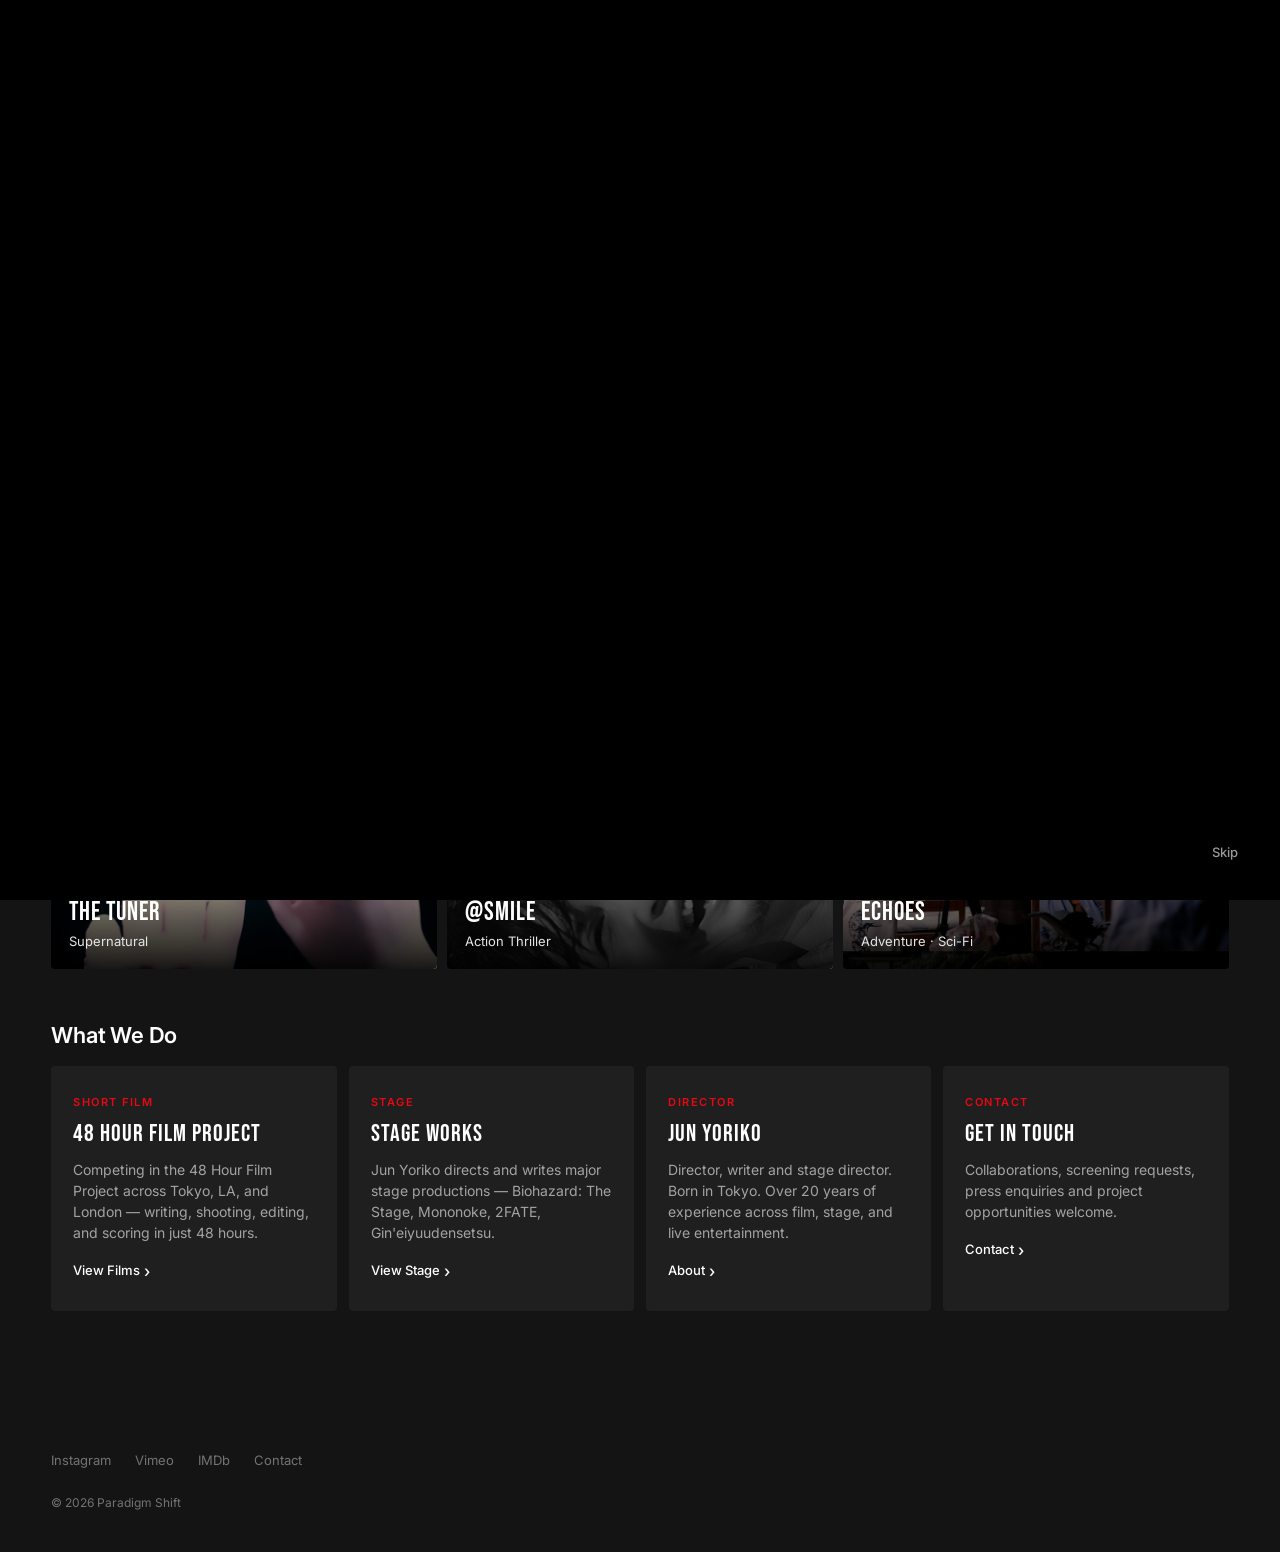
==== commit 91f94507: "Redesign: Netflix-style" ====
--- a/index.html
+++ b/index.html
@@ -3,87 +3,207 @@
 <head>
 <meta charset="UTF-8">
 <meta name="viewport" content="width=device-width, initial-scale=1.0">
-<title>PARADIGM SHIFT | Official</title>
+<title>Paradigm Shift</title>
 <link rel="preconnect" href="https://fonts.googleapis.com">
 <link rel="preconnect" href="https://fonts.gstatic.com" crossorigin>
-<link href="https://fonts.googleapis.com/css2?family=Inter:wght@400;500;600;700&family=Bebas+Neue&family=Noto+Sans+JP:wght@300;400;500;700&display=swap" rel="stylesheet">
+<link href="https://fonts.googleapis.com/css2?family=Inter:wght@400;500;600;700&family=Bebas+Neue&family=Noto+Sans+JP:wght@400;500;700&display=swap" rel="stylesheet">
 <link rel="stylesheet" href="common.css">
 <style>
+  /* INTRO */
   #intro { position:fixed; inset:0; z-index:9000; background:#000; display:flex; align-items:center; justify-content:center; overflow:hidden; cursor:pointer; }
   #intro video { width:100%; height:100%; object-fit:cover; }
-  #intro-skip { position:absolute; bottom:28px; right:32px; font-family:'Inter',sans-serif; font-size:13px; font-weight:500; letter-spacing:1.5px; color:rgba(255,255,255,0.5); text-transform:uppercase; cursor:pointer; z-index:10; padding:10px; }
+  #intro-skip { position:absolute; bottom:28px; right:32px; font-size:13px; font-weight:500; color:rgba(255,255,255,0.6); cursor:pointer; z-index:10; padding:10px; }
   #intro-skip:hover { color:#fff; }
 
-  .watch-now-btn { display:inline-flex; align-items:center; gap:8px; background:var(--red); color:var(--white); text-decoration:none; font-family:'Inter',sans-serif; font-size:13px; font-weight:600; letter-spacing:1px; padding:10px 18px; border-radius:4px; text-transform:uppercase; transition:all .2s; }
-  body.ja .watch-now-btn { font-family:'Noto Sans JP',sans-serif; letter-spacing:0.5px; }
-  .watch-now-btn:hover { background:var(--red-hover); transform:translateY(-1px); }
+  /* WATCH NOW button */
+  .watch-now-btn {
+    display:inline-flex; align-items:center; gap:8px;
+    background:var(--red); color:var(--white);
+    font-size:14px; font-weight:600;
+    padding:8px 18px;
+    border-radius:4px;
+    transition:background .15s;
+  }
+  .watch-now-btn:hover { background:var(--red-hover); }
   .watch-now-btn .wn-play { font-size:10px; }
 
-  .hero { min-height:100vh; display:flex; flex-direction:column; justify-content:center; padding:100px 32px 80px; position:relative; overflow:hidden; max-width:1400px; margin:0 auto; }
-  .hero-bg { position:absolute; inset:0; background: radial-gradient(ellipse 80% 60% at 30% 40%, rgba(200,50,61,0.08), transparent 60%), var(--bg); z-index:-1; }
-
-  .h-kicker { font-family:'Inter',sans-serif; font-size:13px; font-weight:600; letter-spacing:2.5px; color:var(--red); margin-bottom:20px; text-transform:uppercase; animation:fu .8s ease both; }
-  body.ja .h-kicker { font-family:'Noto Sans JP',sans-serif; letter-spacing:1.5px; font-size:12px; }
-
-  .h-title { font-family:'Bebas Neue',sans-serif; font-size:clamp(56px,9vw,128px); line-height:0.95; letter-spacing:1px; margin-bottom:16px; animation:fu .9s .1s ease both; }
-  .h-title .red { color:var(--red); }
-  .h-title .sub { display:block; font-family:'Inter',sans-serif; font-weight:400; font-size:16px; letter-spacing:1.5px; color:var(--off); margin-top:12px; text-transform:uppercase; }
-  body.ja .h-title .sub { font-family:'Noto Sans JP',sans-serif; font-size:14px; letter-spacing:1px; }
-
-  .h-desc { margin-top:24px; font-size:17px; line-height:1.7; color:var(--off); max-width:560px; animation:fu 1s .2s ease both; }
-  body.ja .h-desc { font-size:15px; line-height:1.8; }
-
-  .h-cta { margin-top:36px; display:flex; gap:14px; align-items:center; flex-wrap:wrap; animation:fu 1s .3s ease both; }
-
-  @keyframes fu { from{opacity:0;transform:translateY(20px)} to{opacity:1;transform:translateY(0)} }
-
-  .latest-sec { background:var(--panel); }
-  .latest-inner { max-width:1400px; margin:0 auto; }
-  .latest-grid { display:grid; grid-template-columns:repeat(3,1fr); gap:24px; }
-  .lc { position:relative; aspect-ratio:2/3; overflow:hidden; border-radius:6px; cursor:pointer; background:#0d0d0d; text-decoration:none; display:block; }
-  .lc .lbg { position:absolute; inset:0; transition:transform .5s ease; }
-  .lc:hover .lbg { transform:scale(1.04); }
-  .lov { position:absolute; inset:0; background:linear-gradient(to top, rgba(0,0,0,0.95) 0%, rgba(0,0,0,0.2) 50%, transparent 100%); display:flex; flex-direction:column; justify-content:flex-end; padding:24px; }
-  .award-badge { position:absolute; top:16px; left:16px; background:var(--red); font-family:'Inter',sans-serif; font-size:11px; font-weight:600; letter-spacing:1px; padding:5px 10px; color:var(--white); border-radius:3px; text-transform:uppercase; }
-  body.ja .award-badge { font-family:'Noto Sans JP',sans-serif; letter-spacing:0.5px; }
-  .lcity { font-family:'Inter',sans-serif; font-size:11px; font-weight:600; letter-spacing:1.5px; color:var(--red); margin-bottom:4px; text-transform:uppercase; }
-  .lyear { font-family:'Inter',sans-serif; font-size:12px; color:var(--off); letter-spacing:0.5px; margin-bottom:8px; }
-  .ltitle { font-family:'Bebas Neue',sans-serif; font-size:28px; letter-spacing:1.5px; line-height:1; margin-bottom:8px; color:var(--white); }
-  .lgenre { font-family:'Inter',sans-serif; font-size:13px; color:var(--off); letter-spacing:0.3px; }
-  body.ja .lgenre { font-family:'Noto Sans JP',sans-serif; }
-
-  .view-all { display:flex; justify-content:center; margin-top:48px; }
-
-  #activity { max-width:1400px; margin:0 auto; }
-  .act-grid { display:grid; grid-template-columns:1fr 1fr; gap:20px; }
-  .act-cell { background:var(--panel); padding:36px 28px; border-radius:6px; border:1px solid var(--border); transition:all .3s; }
-  .act-cell:hover { border-color:var(--red); transform:translateY(-2px); }
-  .act-cat { font-family:'Inter',sans-serif; font-size:12px; font-weight:600; letter-spacing:2px; color:var(--red); margin-bottom:12px; text-transform:uppercase; }
-  body.ja .act-cat { font-family:'Noto Sans JP',sans-serif; letter-spacing:1px; }
-  .act-title { font-family:'Bebas Neue',sans-serif; font-size:30px; letter-spacing:1.5px; margin-bottom:14px; color:var(--white); }
-  .act-desc { font-size:15px; line-height:1.7; color:var(--off); }
-  body.ja .act-desc { font-size:14px; line-height:1.85; }
-  .act-link { display:inline-flex; align-items:center; gap:6px; margin-top:20px; font-family:'Inter',sans-serif; font-size:13px; font-weight:600; letter-spacing:1px; color:var(--red); text-decoration:none; transition:all .2s; text-transform:uppercase; }
-  body.ja .act-link { font-family:'Noto Sans JP',sans-serif; letter-spacing:0.5px; }
-  .act-link::after { content:'→'; transition:transform .2s; }
-  .act-link:hover { color:var(--red-hover); }
-  .act-link:hover::after { transform:translateX(4px); }
-
-  @media(max-width:768px){
-    .hero { min-height:auto; padding:100px 20px 60px; }
-    .h-title { font-size:clamp(52px,15vw,84px); }
-    .h-desc { font-size:16px; }
-    .latest-grid { grid-template-columns:1fr 1fr; gap:16px; }
-    .ltitle { font-size:22px; }
+  /* HERO - Netflix billboard style */
+  .hero {
+    position:relative;
+    height:85vh; min-height:560px;
+    display:flex; align-items:flex-end;
+    padding:0 4% 10%;
+    overflow:hidden;
+  }
+  .hero-bg {
+    position:absolute; inset:0;
+    background:
+      linear-gradient(to top, var(--bg) 0%, rgba(20,20,20,0.6) 50%, rgba(20,20,20,0.3) 100%),
+      linear-gradient(to right, rgba(20,20,20,0.85) 0%, rgba(20,20,20,0.4) 60%, rgba(20,20,20,0) 100%),
+      radial-gradient(ellipse at 70% 40%, rgba(229,9,20,0.15), transparent 60%),
+      #0a0a0a;
+    z-index:-1;
+  }
+
+  .hero-content { max-width:640px; animation:fadeUp .8s ease both; }
+  .h-kicker {
+    font-size:13px; font-weight:600;
+    color:var(--red);
+    margin-bottom:16px;
+    text-transform:uppercase;
+    letter-spacing:1px;
+  }
+  .h-title {
+    font-family:'Bebas Neue',sans-serif;
+    font-size:clamp(56px,8vw,108px);
+    line-height:0.95;
+    letter-spacing:1px;
+    margin-bottom:8px;
+    color:var(--white);
+  }
+  .h-subtitle {
+    font-size:18px;
+    color:var(--off);
+    margin-bottom:20px;
+    font-weight:400;
+  }
+  .h-desc {
+    font-size:17px;
+    line-height:1.5;
+    color:var(--text);
+    max-width:540px;
+    margin-bottom:28px;
+    text-shadow:0 2px 8px rgba(0,0,0,0.6);
+  }
+  body.ja .h-desc { font-size:15px; }
+  .h-cta {
+    display:flex; gap:10px;
+    flex-wrap:wrap;
+    animation:fadeUp 1s .2s ease both;
+  }
+  @keyframes fadeUp { from{opacity:0;transform:translateY(16px)} to{opacity:1;transform:translateY(0)} }
+
+  /* CONTENT SECTIONS - Netflix row style */
+  .content-wrap { padding:0 4%; margin-top:-60px; position:relative; z-index:5; }
+  .row { margin-bottom:50px; }
+  .row-ttl {
+    font-size:22px; font-weight:600;
+    color:var(--white);
+    margin-bottom:14px;
+    letter-spacing:-0.2px;
+  }
+  body.ja .row-ttl { font-size:20px; }
+
+  /* Film cards - Netflix card style */
+  .film-grid {
+    display:grid;
+    grid-template-columns:repeat(3,1fr);
+    gap:10px;
+  }
+  .fc {
+    position:relative;
+    aspect-ratio:16/9;
+    overflow:hidden;
+    border-radius:4px;
+    background:var(--panel);
+    transition:transform .25s ease;
+    cursor:pointer;
+    display:block;
+  }
+  .fc:hover { transform:scale(1.04); z-index:2; }
+  .fc-bg {
+    position:absolute; inset:0;
+    background-size:cover; background-position:center;
+  }
+  .fc-overlay {
+    position:absolute; inset:0;
+    background:linear-gradient(to top, rgba(0,0,0,0.9) 0%, rgba(0,0,0,0.3) 50%, transparent 100%);
+    display:flex; flex-direction:column; justify-content:flex-end;
+    padding:18px;
+  }
+  .fc-badge {
+    position:absolute; top:12px; left:12px;
+    background:var(--red); color:var(--white);
+    font-size:11px; font-weight:600;
+    padding:4px 8px;
+    border-radius:2px;
+    letter-spacing:0.3px;
+  }
+  .fc-year {
+    font-size:12px;
+    color:var(--off);
+    margin-bottom:4px;
+  }
+  .fc-ttl {
+    font-family:'Bebas Neue',sans-serif;
+    font-size:26px;
+    letter-spacing:1px;
+    color:var(--white);
+    line-height:1;
+    margin-bottom:6px;
+  }
+  .fc-meta {
+    font-size:13px;
+    color:var(--text);
+  }
+
+  /* ACTIVITY */
+  .act-grid {
+    display:grid;
+    grid-template-columns:repeat(4,1fr);
+    gap:12px;
+    margin-bottom:80px;
+  }
+  .act-cell {
+    background:var(--panel);
+    padding:28px 22px;
+    border-radius:4px;
+    transition:background .2s;
+  }
+  .act-cell:hover { background:var(--panel-2); }
+  .act-cat {
+    font-size:11px; font-weight:600;
+    letter-spacing:1.5px;
+    color:var(--red);
+    margin-bottom:10px;
+    text-transform:uppercase;
+  }
+  .act-title {
+    font-family:'Bebas Neue',sans-serif;
+    font-size:24px;
+    letter-spacing:1px;
+    margin-bottom:12px;
+    color:var(--white);
+    line-height:1.1;
+  }
+  .act-desc {
+    font-size:14px;
+    line-height:1.5;
+    color:var(--off);
+  }
+  body.ja .act-desc { font-size:13px; line-height:1.7; }
+  .act-link {
+    display:inline-flex; align-items:center; gap:4px;
+    margin-top:16px;
+    font-size:13px; font-weight:500;
+    color:var(--white);
+    transition:gap .2s;
+  }
+  .act-link::after { content:'›'; font-size:16px; }
+  .act-link:hover { gap:8px; }
+
+  @media(max-width:900px){
+    .hero { height:70vh; min-height:440px; padding:0 4% 80px; }
+    .h-title { font-size:clamp(48px,10vw,72px); }
+    .h-desc { font-size:15px; }
+    .film-grid { grid-template-columns:1fr 1fr; }
+    .act-grid { grid-template-columns:1fr 1fr; }
+  }
+  @media(max-width:600px){
+    .hero { height:auto; min-height:auto; padding:120px 4% 50px; }
+    .film-grid { grid-template-columns:1fr; }
     .act-grid { grid-template-columns:1fr; }
-    .watch-now-btn { padding:8px 12px; font-size:11px; gap:6px; }
-    .watch-now-btn .wn-text { display:none; }
-    .watch-now-btn::after { content:'WATCH'; }
-    body.ja .watch-now-btn::after { content:'視聴'; }
-  }
-  @media(max-width:480px){
-    .latest-grid { grid-template-columns:1fr; }
-    .h-title { font-size:64px; }
+    .h-cta .btn, .h-cta .btn-g { font-size:14px; padding:10px 20px; }
   }
 </style>
 </head>
@@ -91,21 +211,18 @@
 
 <div id="intro" onclick="introClick()">
   <video id="intro-video" src="intro.mp4" playsinline muted preload="auto"></video>
-  <div id="intro-skip" onclick="event.stopPropagation(); endIntro();">Skip intro</div>
+  <div id="intro-skip" onclick="event.stopPropagation(); endIntro();">Skip</div>
 </div>
 
-<nav class="navbar">
-  <a href="index.html" class="logo">
-    <div class="logo-icon">PS</div>
-    <div class="logo-name">PARADIGM <span>SHIFT</span></div>
-  </a>
+<nav class="navbar" id="navbar">
+  <a href="index.html" class="logo">PARADIGM<span>SHIFT</span></a>
   <div class="nav-r">
     <div class="nav-links" id="nav-links"></div>
     <a href="watch/index.html" class="watch-now-btn">
       <span class="wn-play">▶</span>
-      <span class="wn-text" data-en="WATCH NOW" data-ja="今すぐ視聴">WATCH NOW</span>
+      <span class="wn-text" data-en="Watch" data-ja="視聴">Watch</span>
     </a>
-    <div class="hamburger" onclick="toggleMenu()" id="hamburger"><span></span><span></span><span></span></div>
+    <div class="hamburger" onclick="toggleMenu()"><span></span><span></span><span></span></div>
     <div class="lswitch">
       <button class="lbtn on" onclick="setLang('en')">EN</button>
       <button class="lbtn" onclick="setLang('ja')">JP</button>
@@ -114,88 +231,103 @@
 </nav>
 <div class="mobile-menu" id="mobile-menu"></div>
 
+<!-- HERO -->
 <section class="hero">
   <div class="hero-bg"></div>
-  <p class="h-kicker" id="hero-kicker"></p>
-  <h1 class="h-title">PARADIGM<br><span class="red">SHIFT</span><span class="sub" id="hero-sub"></span></h1>
-  <p class="h-desc" id="hero-desc"></p>
-  <div class="h-cta" id="hero-cta"></div>
+  <div class="hero-content">
+    <p class="h-kicker" id="hero-kicker"></p>
+    <h1 class="h-title">PARADIGM SHIFT</h1>
+    <p class="h-subtitle" id="hero-subtitle"></p>
+    <p class="h-desc" id="hero-desc"></p>
+    <div class="h-cta">
+      <a href="watch/index.html" class="btn-white">
+        <span>▶</span>
+        <span data-en="Watch Films" data-ja="作品を見る">Watch Films</span>
+      </a>
+      <a href="about.html" class="btn-g" data-en="About the Director" data-ja="監督について">About the Director</a>
+    </div>
+  </div>
 </section>
 
-<section class="latest-sec">
-  <div class="latest-inner">
-    <div class="sec-lbl" id="latest-lbl"></div>
-    <h2 class="sec-ttl" id="latest-ttl"></h2>
-    <div class="latest-grid">
-      <a href="films.html" class="lc">
-        <div class="lbg" style="background-image:url('tuner.jpg');background-size:cover;background-position:center;"></div>
-        <div class="award-badge" id="l1-badge"></div>
-        <div class="lov">
-          <div class="ltitle">THE TUNER</div>
-          <div class="lgenre" id="l1-genre"></div>
+<div class="content-wrap">
+
+  <!-- RECENT FILMS -->
+  <div class="row">
+    <h2 class="row-ttl" id="row-films-ttl"></h2>
+    <div class="film-grid">
+      <a href="watch/film.html?id=tuner" class="fc">
+        <div class="fc-bg" style="background-image:url('tuner.jpg');"></div>
+        <div class="fc-badge" id="fc1-badge"></div>
+        <div class="fc-overlay">
+          <div class="fc-year">2025</div>
+          <div class="fc-ttl">THE TUNER</div>
+          <div class="fc-meta" id="fc1-meta"></div>
         </div>
       </a>
-      <a href="films.html" class="lc">
-        <div class="lbg" style="background-image:url('smile.jpg');background-size:cover;background-position:center;"></div>
-        <div class="lov">
-          <div class="lcity">LOS ANGELES · 2025</div>
-          <div class="ltitle">@SMILE</div>
-          <div class="lgenre" id="l2-genre"></div>
+      <a href="watch/film.html?id=smile" class="fc">
+        <div class="fc-bg" style="background-image:url('smile.jpg');"></div>
+        <div class="fc-overlay">
+          <div class="fc-year">2025 · Los Angeles</div>
+          <div class="fc-ttl">@SMILE</div>
+          <div class="fc-meta" id="fc2-meta"></div>
         </div>
       </a>
-      <a href="films.html" class="lc">
-        <div class="lbg" style="background-image:url('echoes.jpg');background-size:cover;background-position:center top;"></div>
-        <div class="award-badge" id="l3-badge"></div>
-        <div class="lov">
-          <div class="lcity">LOS ANGELES · 2025</div>
-          <div class="ltitle">ECHOES</div>
-          <div class="lgenre" id="l3-genre"></div>
+      <a href="watch/film.html?id=echoes" class="fc">
+        <div class="fc-bg" style="background-image:url('echoes.jpg');"></div>
+        <div class="fc-badge" id="fc3-badge"></div>
+        <div class="fc-overlay">
+          <div class="fc-year">2025 · Los Angeles</div>
+          <div class="fc-ttl">ECHOES</div>
+          <div class="fc-meta" id="fc3-meta"></div>
         </div>
       </a>
     </div>
-    <div class="view-all">
-      <a href="films.html" class="btn" id="view-all-btn"></a>
+  </div>
+
+  <!-- NOTE: update image paths - current HTML uses tuner.jpg (assumes at root). If in root, use 'tuner.jpg' -->
+
+  <!-- ACTIVITY -->
+  <div class="row">
+    <h2 class="row-ttl" id="act-ttl"></h2>
+    <div class="act-grid">
+      <div class="act-cell">
+        <div class="act-cat" id="act1-cat"></div>
+        <div class="act-title">48 HOUR FILM PROJECT</div>
+        <div class="act-desc" id="act1-desc"></div>
+        <a href="films.html" class="act-link" id="act1-link"></a>
+      </div>
+      <div class="act-cell">
+        <div class="act-cat" id="act2-cat"></div>
+        <div class="act-title" id="act2-title"></div>
+        <div class="act-desc" id="act2-desc"></div>
+        <a href="stage.html" class="act-link" id="act2-link"></a>
+      </div>
+      <div class="act-cell">
+        <div class="act-cat" id="act3-cat"></div>
+        <div class="act-title" id="act3-title"></div>
+        <div class="act-desc" id="act3-desc"></div>
+        <a href="about.html" class="act-link" id="act3-link"></a>
+      </div>
+      <div class="act-cell">
+        <div class="act-cat" id="act4-cat"></div>
+        <div class="act-title" id="act4-title"></div>
+        <div class="act-desc" id="act4-desc"></div>
+        <a href="contact.html" class="act-link" id="act4-link"></a>
+      </div>
     </div>
   </div>
-</section>
-
-<section id="activity">
-  <div class="sec-lbl" id="act-lbl"></div>
-  <h2 class="sec-ttl" id="act-ttl"></h2>
-  <div class="act-grid">
-    <div class="act-cell">
-      <div class="act-cat" id="act1-cat"></div>
-      <div class="act-title">48 HOUR FILM PROJECT</div>
-      <div class="act-desc" id="act1-desc"></div>
-      <a href="films.html" class="act-link" id="act1-link"></a>
+
+</div>
+
+<footer>
+  <div class="footer-inner">
+    <div class="footer-links">
+      <a href="#">Instagram</a>
+      <a href="#">Vimeo</a>
+      <a href="#">IMDb</a>
+      <a href="contact.html" data-en="Contact" data-ja="お問合せ">Contact</a>
     </div>
-    <div class="act-cell">
-      <div class="act-cat" id="act2-cat"></div>
-      <div class="act-title" id="act2-title"></div>
-      <div class="act-desc" id="act2-desc"></div>
-      <a href="stage.html" class="act-link" id="act2-link"></a>
-    </div>
-    <div class="act-cell">
-      <div class="act-cat" id="act3-cat"></div>
-      <div class="act-title" id="act3-title"></div>
-      <div class="act-desc" id="act3-desc"></div>
-      <a href="about.html" class="act-link" id="act3-link"></a>
-    </div>
-    <div class="act-cell">
-      <div class="act-cat" id="act4-cat"></div>
-      <div class="act-title" id="act4-title"></div>
-      <div class="act-desc" id="act4-desc"></div>
-      <a href="contact.html" class="act-link" id="act4-link"></a>
-    </div>
-  </div>
-</section>
-
-<footer>
-  <div class="footer-copy" id="footer-copy"></div>
-  <div class="footer-links">
-    <a href="#">Instagram</a>
-    <a href="#">Vimeo</a>
-    <a href="#">IMDb</a>
+    <div class="footer-copy" id="footer-copy"></div>
   </div>
 </footer>
 
@@ -203,42 +335,59 @@
 const T = {
   en: {
     nav: ['Home','Films','Stage','About','Contact'],
-    heroKicker: 'Independent Film Collective · Tokyo · LA · London',
-    heroSub: 'by Jun Yoriko',
+    heroKicker: 'Independent Film Collective',
+    heroSubtitle: 'by Jun Yoriko · Tokyo · LA · London',
     heroDesc: 'Award-winning short films made in 48 hours. Three cities, one vision — cinematic storytelling without limits.',
-    heroCta: '<a href="films.html" class="btn">View Films</a><a href="about.html" class="btn-g">About the Director</a>',
-    latestLbl: 'Latest Works', latestTtl: 'RECENT FILMS',
-    l1Badge: '★ Filmapalooza 2026', l1Genre: 'Supernatural',
-    l2Genre: 'Action Thriller',
-    l3Badge: '★ BEST FILM', l3Genre: 'Adventure / Sci-Fi',
-    viewAll: 'View All Films',
-    actLbl: 'What We Do', actTtl: 'ACTIVITIES',
-    act1Cat: 'Short Film', act1Desc: 'Competing in the 48 Hour Film Project across Tokyo, Los Angeles, and London — writing, shooting, editing, and scoring a complete short film in just 48 hours.', act1Link: 'View Films',
-    act2Cat: 'Stage', act2Title: 'STAGE WORKS', act2Desc: 'Jun Yoriko directs and writes for major stage productions — from Biohazard: The Stage to Mononoke, 2FATE, and Gin\'eiyuudensetsu.', act2Link: 'View Stage',
-    act3Cat: 'Director', act3Title: 'JUN YORIKO', act3Desc: 'Director, writer, cinematographer and stage director. Born 1973 in Tokyo. Over 20 years of experience across film, stage, and live entertainment.', act3Link: 'About',
-    act4Cat: 'Contact', act4Title: 'GET IN TOUCH', act4Desc: 'Collaborations, screening requests, press enquiries and project opportunities welcome.', act4Link: 'Contact',
-    footer: '© 2026 PARADIGM SHIFT',
+    rowFilms: 'Recent Films',
+    fc1Badge: 'Filmapalooza 2026', fc1Meta: 'Supernatural',
+    fc2Meta: 'Action Thriller',
+    fc3Badge: 'Best Film', fc3Meta: 'Adventure · Sci-Fi',
+    actTtl: 'What We Do',
+    act1Cat: 'Short Film',
+    act1Desc: 'Competing in the 48 Hour Film Project across Tokyo, LA, and London — writing, shooting, editing, and scoring in just 48 hours.',
+    act1Link: 'View Films',
+    act2Cat: 'Stage',
+    act2Title: 'STAGE WORKS',
+    act2Desc: 'Jun Yoriko directs and writes major stage productions — Biohazard: The Stage, Mononoke, 2FATE, Gin\'eiyuudensetsu.',
+    act2Link: 'View Stage',
+    act3Cat: 'Director',
+    act3Title: 'JUN YORIKO',
+    act3Desc: 'Director, writer and stage director. Born in Tokyo. Over 20 years of experience across film, stage, and live entertainment.',
+    act3Link: 'About',
+    act4Cat: 'Contact',
+    act4Title: 'GET IN TOUCH',
+    act4Desc: 'Collaborations, screening requests, press enquiries and project opportunities welcome.',
+    act4Link: 'Contact',
+    footer: '© 2026 Paradigm Shift',
   },
   ja: {
     nav: ['ホーム','作品','舞台','概要','お問合せ'],
-    heroKicker: '独立系映画集団 · 東京 · LA · ロンドン',
-    heroSub: 'ヨリコジュン 監督',
+    heroKicker: '独立系映画集団',
+    heroSubtitle: 'ヨリコジュン 監督 · 東京 · LA · ロンドン',
     heroDesc: '48時間で作る受賞短編映画。3都市、ひとつのビジョン——限界なき映画的表現を追求する。',
-    heroCta: '<a href="films.html" class="btn">作品を見る</a><a href="about.html" class="btn-g">監督について</a>',
-    latestLbl: '最新作品', latestTtl: 'RECENT FILMS',
-    l1Badge: '★ Filmapalooza 2026', l1Genre: 'スーパーナチュラル',
-    l2Genre: 'アクション・スリラー',
-    l3Badge: '★ 最優秀作品賞', l3Genre: 'アドベンチャー / SF',
-    viewAll: '全作品を見る',
-    actLbl: '活動内容', actTtl: 'ACTIVITIES',
-    act1Cat: '短編映画', act1Desc: '東京、ロサンゼルス、ロンドンの48時間映画祭に参加。48時間で脚本・撮影・編集・音楽をすべて完成させる。', act1Link: '作品を見る',
-    act2Cat: '舞台', act2Title: 'STAGE WORKS', act2Desc: 'ヨリコジュンはバイオハザード THE STAGE、モノノ怪、2FATE、銀河英雄伝説など多数の舞台作品の脚本・演出を担当。', act2Link: '舞台作品を見る',
-    act3Cat: '監督', act3Title: 'JUN YORIKO', act3Desc: '監督・脚本・撮影・演出家。1973年東京生まれ。映画・舞台・ライブエンタメと幅広く活動。', act3Link: '詳細を見る',
-    act4Cat: 'コンタクト', act4Title: 'CONTACT', act4Desc: 'コラボレーション、上映依頼、取材・プロジェクトのご相談はこちら。', act4Link: 'お問い合わせ',
-    footer: '© 2026 PARADIGM SHIFT',
+    rowFilms: '最新作品',
+    fc1Badge: 'Filmapalooza 2026', fc1Meta: 'スーパーナチュラル',
+    fc2Meta: 'アクション・スリラー',
+    fc3Badge: '最優秀作品賞', fc3Meta: 'アドベンチャー · SF',
+    actTtl: '活動内容',
+    act1Cat: '短編映画',
+    act1Desc: '東京、ロサンゼルス、ロンドンの48時間映画祭に参加。48時間で脚本・撮影・編集・音楽をすべて完成させる。',
+    act1Link: '作品を見る',
+    act2Cat: '舞台',
+    act2Title: 'STAGE WORKS',
+    act2Desc: 'バイオハザード THE STAGE、モノノ怪、2FATE、銀河英雄伝説など多数の舞台作品の脚本・演出を担当。',
+    act2Link: '舞台を見る',
+    act3Cat: '監督',
+    act3Title: 'JUN YORIKO',
+    act3Desc: '監督・脚本・演出家。東京生まれ。映画・舞台・ライブエンタメと幅広く活動。',
+    act3Link: '詳細を見る',
+    act4Cat: 'お問い合わせ',
+    act4Title: 'CONTACT',
+    act4Desc: 'コラボレーション、上映依頼、取材、プロジェクトのご相談はこちら。',
+    act4Link: 'お問い合わせ',
+    footer: '© 2026 Paradigm Shift',
   }
 };
-
 const NAV_HREFS = ['index.html','films.html','stage.html','about.html','contact.html'];
 
 function render(lang) {
@@ -247,20 +396,17 @@
   document.documentElement.lang = lang;
   document.getElementById('nav-links').innerHTML = t.nav.map((n,i)=>
     `<a href="${NAV_HREFS[i]}" class="nav-link${i===0?' active':''}">${n}</a>`).join('');
-  if(document.getElementById('mobile-menu')) document.getElementById('mobile-menu').innerHTML=t.nav.map((n,i)=>`<a href="${NAV_HREFS[i]}" class="nav-link${i===0?' active':''}" onclick="document.getElementById('mobile-menu').classList.remove('open')">${n}</a>`).join('');
+  document.getElementById('mobile-menu').innerHTML=t.nav.map((n,i)=>
+    `<a href="${NAV_HREFS[i]}" class="nav-link${i===0?' active':''}" onclick="document.getElementById('mobile-menu').classList.remove('open')">${n}</a>`).join('');
   document.getElementById('hero-kicker').textContent = t.heroKicker;
-  document.getElementById('hero-sub').textContent = t.heroSub;
+  document.getElementById('hero-subtitle').textContent = t.heroSubtitle;
   document.getElementById('hero-desc').textContent = t.heroDesc;
-  document.getElementById('hero-cta').innerHTML = t.heroCta;
-  document.getElementById('latest-lbl').textContent = t.latestLbl;
-  document.getElementById('latest-ttl').textContent = t.latestTtl;
-  document.getElementById('l1-badge').textContent = t.l1Badge;
-  document.getElementById('l1-genre').textContent = t.l1Genre;
-  document.getElementById('l2-genre').textContent = t.l2Genre;
-  document.getElementById('l3-badge').textContent = t.l3Badge;
-  document.getElementById('l3-genre').textContent = t.l3Genre;
-  document.getElementById('view-all-btn').textContent = t.viewAll;
-  document.getElementById('act-lbl').textContent = t.actLbl;
+  document.getElementById('row-films-ttl').textContent = t.rowFilms;
+  document.getElementById('fc1-badge').textContent = t.fc1Badge;
+  document.getElementById('fc1-meta').textContent = t.fc1Meta;
+  document.getElementById('fc2-meta').textContent = t.fc2Meta;
+  document.getElementById('fc3-badge').textContent = t.fc3Badge;
+  document.getElementById('fc3-meta').textContent = t.fc3Meta;
   document.getElementById('act-ttl').textContent = t.actTtl;
   document.getElementById('act1-cat').textContent = t.act1Cat;
   document.getElementById('act1-desc').textContent = t.act1Desc;
@@ -288,20 +434,30 @@
   document.querySelectorAll('.lbtn').forEach(b=>b.classList.remove('on'));
   document.querySelector(`.lbtn[onclick="setLang('${lang}')"]`).classList.add('on');
 }
+function toggleMenu(){ document.getElementById('mobile-menu').classList.toggle('open'); }
+
+// Navbar bg on scroll
+window.addEventListener('scroll', () => {
+  const nav = document.getElementById('navbar');
+  if (window.scrollY > 60) nav.classList.add('scrolled');
+  else nav.classList.remove('scrolled');
+});
+
+// INTRO
 const introEl = document.getElementById('intro');
 const introVideo = document.getElementById('intro-video');
 function endIntro() {
-  introEl.style.transition = 'opacity 0.6s ease';
+  introEl.style.transition = 'opacity 0.5s ease';
   introEl.style.opacity = '0';
-  setTimeout(()=>{ introEl.style.display='none'; introEl.remove(); }, 650);
+  setTimeout(()=>{ introEl.style.display='none'; introEl.remove(); }, 550);
 }
 function introClick() { if(introVideo.paused) introVideo.play(); }
 introVideo.addEventListener('ended', endIntro);
 introVideo.play().catch(()=>{});
+
 const savedLang = localStorage.getItem('ps-lang') || 'en';
 render(savedLang);
 if(savedLang==='ja') { document.querySelector('.lbtn.on').classList.remove('on'); document.querySelector('.lbtn[onclick="setLang(\'ja\')"]').classList.add('on'); }
-function toggleMenu(){ document.getElementById('mobile-menu').classList.toggle('open'); }
 </script>
 </body>
 </html>
--- a/common.css
+++ b/common.css
@@ -1,184 +1,161 @@
 :root {
-  --red: #C8323D;
-  --red-hover: #d84551;
-  --red-soft: rgba(200,50,61,0.15);
-  --white: #F2EFE9;
-  --off: #9a938a;
-  --muted: #6b655d;
-  --bg: #0f1113;
-  --panel: #15181b;
-  --panel-2: #1c1f23;
+  --red: #E50914;
+  --red-hover: #f6121d;
+  --white: #ffffff;
+  --text: #e5e5e5;
+  --off: #a3a3a3;
+  --muted: #737373;
+  --bg: #141414;
+  --panel: #1f1f1f;
+  --panel-2: #2a2a2a;
   --border: rgba(255,255,255,0.08);
-  --border-strong: rgba(255,255,255,0.15);
+  --border-strong: rgba(255,255,255,0.2);
 }
 * { margin:0; padding:0; box-sizing:border-box; }
 html { scroll-behavior:smooth; }
 body {
   background:var(--bg);
-  color:var(--white);
+  color:var(--text);
   font-family: 'Inter', -apple-system, BlinkMacSystemFont, 'Segoe UI', sans-serif;
   font-weight:400;
   font-size:16px;
-  line-height:1.6;
+  line-height:1.5;
   overflow-x:hidden;
   -webkit-font-smoothing: antialiased;
   -moz-osx-font-smoothing: grayscale;
 }
 body.ja { font-family:'Noto Sans JP','Inter',-apple-system,sans-serif; }
 
-/* NAV */
+a { color:inherit; text-decoration:none; }
+
+/* NAV - Netflix style */
 .navbar {
   position:fixed; top:0; left:0; right:0; z-index:2000;
-  background:rgba(15,17,19,0.85);
-  border-bottom:1px solid var(--border);
-  backdrop-filter:blur(12px);
-  -webkit-backdrop-filter:blur(12px);
+  background:linear-gradient(to bottom, rgba(0,0,0,0.9) 0%, rgba(0,0,0,0) 100%);
   display:flex; align-items:center; justify-content:space-between;
-  padding:16px 32px;
+  padding:16px 4%;
+  transition:background 0.3s;
 }
-.logo { display:flex; align-items:center; gap:12px; text-decoration:none; }
-.logo-icon {
-  width:32px; height:32px;
-  border:1.5px solid var(--red);
-  border-radius:50%;
-  display:flex; align-items:center; justify-content:center;
+.navbar.scrolled { background:var(--bg); }
+
+.logo {
   font-family:'Bebas Neue',sans-serif;
-  font-size:11px; color:var(--red); letter-spacing:0.5px;
+  font-size:26px;
+  letter-spacing:3px;
+  color:var(--red);
+  display:flex; align-items:center; gap:0;
 }
-.logo-name {
-  font-family:'Bebas Neue',sans-serif;
-  font-size:20px; letter-spacing:3px; color:var(--white);
-}
-.logo-name span { color:var(--red); }
-.nav-r { display:flex; align-items:center; gap:20px; }
-.nav-links { display:flex; gap:28px; }
+.logo span { color:var(--white); margin-left:6px; }
+
+.nav-r { display:flex; align-items:center; gap:16px; }
+.nav-links { display:flex; gap:24px; }
 .nav-link {
-  color:var(--off); text-decoration:none;
-  font-family:'Inter',sans-serif;
-  font-size:14px; font-weight:500;
-  letter-spacing:0.5px;
+  color:var(--text);
+  font-size:14px;
+  font-weight:400;
   transition:color .2s;
 }
-body.ja .nav-link { font-family:'Noto Sans JP',sans-serif; font-size:14px; }
-.nav-link:hover, .nav-link.active { color:var(--white); }
+.nav-link:hover { color:var(--off); }
+.nav-link.active { font-weight:500; }
 
-.lswitch { display:flex; border:1px solid var(--border); border-radius:4px; overflow:hidden; }
+.lswitch { display:flex; gap:4px; }
 .lbtn {
-  background:none; border:none; color:var(--off);
-  font-family:'Inter',sans-serif; font-size:12px; font-weight:500;
-  letter-spacing:0.5px; padding:6px 12px; cursor:pointer;
-  transition:all .2s;
+  background:transparent; border:1px solid transparent;
+  color:var(--off);
+  font-family:inherit;
+  font-size:12px; font-weight:500;
+  padding:4px 10px;
+  cursor:pointer;
+  border-radius:3px;
+  transition:all .15s;
 }
 .lbtn:hover { color:var(--white); }
-.lbtn.on { background:var(--red); color:var(--white); }
+.lbtn.on { background:var(--white); color:#000; }
 
 /* SECTION */
-.page-wrap { padding-top:64px; }
-section { padding:100px 32px; }
-.sec-lbl {
-  font-family:'Inter',sans-serif;
-  font-size:13px; font-weight:600;
-  letter-spacing:3px;
-  color:var(--red);
-  margin-bottom:12px;
-  text-transform:uppercase;
-}
-body.ja .sec-lbl { font-family:'Noto Sans JP',sans-serif; letter-spacing:2px; font-size:12px; }
+.page-wrap { padding-top:68px; }
+
 .sec-ttl {
-  font-family:'Bebas Neue',sans-serif;
-  font-size:clamp(40px,5.5vw,68px);
-  line-height:1.05;
-  letter-spacing:1.5px;
-  margin-bottom:48px;
+  font-size:24px;
+  font-weight:600;
   color:var(--white);
+  margin-bottom:20px;
+  letter-spacing:-0.2px;
 }
 
 /* FOOTER */
 footer {
-  border-top:1px solid var(--border);
-  padding:32px;
-  display:flex; justify-content:space-between; align-items:center;
-  gap:16px;
+  padding:60px 4% 40px;
+  color:var(--muted);
 }
-.footer-copy {
-  font-family:'Inter',sans-serif;
-  font-size:13px; color:var(--off); letter-spacing:0.5px;
-}
-body.ja .footer-copy { font-family:'Noto Sans JP',sans-serif; }
-.footer-links { display:flex; gap:24px; }
-.footer-links a {
-  font-family:'Inter',sans-serif;
-  font-size:13px; color:var(--off); text-decoration:none;
-  letter-spacing:0.5px; transition:color .2s;
-}
-.footer-links a:hover { color:var(--white); }
+.footer-inner { max-width:1400px; margin:0 auto; }
+.footer-links { display:flex; gap:24px; margin-bottom:24px; flex-wrap:wrap; }
+.footer-links a { font-size:13px; color:var(--muted); }
+.footer-links a:hover { text-decoration:underline; color:var(--off); }
+.footer-copy { font-size:12px; color:var(--muted); }
 
 /* BUTTONS */
 .btn {
   background:var(--red); color:var(--white);
-  text-decoration:none;
-  font-family:'Inter',sans-serif;
-  font-size:14px; font-weight:600;
-  letter-spacing:1px;
-  padding:14px 28px;
+  font-size:16px; font-weight:600;
+  padding:12px 26px;
   border-radius:4px;
-  text-transform:uppercase;
-  transition:all .2s;
-  display:inline-block;
-  border:none;
-  cursor:pointer;
+  border:none; cursor:pointer;
+  display:inline-flex; align-items:center; gap:10px;
+  transition:background .15s;
 }
-.btn:hover { background:var(--red-hover); transform:translateY(-2px); }
-body.ja .btn { font-family:'Noto Sans JP',sans-serif; letter-spacing:0.5px; }
+.btn:hover { background:var(--red-hover); }
+
+.btn-white {
+  background:rgba(255,255,255,0.9); color:#000;
+  font-size:16px; font-weight:600;
+  padding:12px 26px;
+  border-radius:4px;
+  border:none; cursor:pointer;
+  display:inline-flex; align-items:center; gap:10px;
+  transition:background .15s;
+}
+.btn-white:hover { background:rgba(255,255,255,1); }
 
 .btn-g {
-  color:var(--white); text-decoration:none;
-  font-family:'Inter',sans-serif;
-  font-size:14px; font-weight:500;
-  letter-spacing:0.5px;
-  display:inline-flex; align-items:center; gap:8px;
-  padding:14px 20px;
-  border:1px solid var(--border-strong);
+  background:rgba(109,109,110,0.7); color:var(--white);
+  font-size:16px; font-weight:500;
+  padding:12px 24px;
   border-radius:4px;
-  transition:all .2s;
+  border:none; cursor:pointer;
+  display:inline-flex; align-items:center; gap:10px;
+  transition:background .15s;
 }
-.btn-g:hover { border-color:var(--white); }
-body.ja .btn-g { font-family:'Noto Sans JP',sans-serif; }
+.btn-g:hover { background:rgba(109,109,110,0.5); }
 
 /* Hamburger */
 .hamburger { display:none; }
 .mobile-menu { display:none; }
 
-@media(max-width:768px){
-  .navbar { padding:14px 20px; }
+@media(max-width:900px){
+  .navbar { padding:12px 4%; }
   .nav-links { display:none; }
   .hamburger {
-    display:flex; flex-direction:column; gap:5px;
+    display:flex; flex-direction:column; gap:4px;
     cursor:pointer; padding:6px;
   }
   .hamburger span {
-    display:block; width:22px; height:2px;
-    background:var(--white); transition:all .3s;
+    display:block; width:20px; height:2px;
+    background:var(--white);
   }
   .mobile-menu {
-    display:none; position:fixed; top:60px; left:0; right:0;
-    background:rgba(15,17,19,0.98);
-    border-bottom:1px solid var(--border);
-    z-index:1999; padding:16px 20px;
-    flex-direction:column; gap:0;
+    display:none; position:fixed; top:56px; left:0; right:0;
+    background:rgba(0,0,0,0.95);
+    z-index:1999; padding:8px 0;
+    flex-direction:column;
   }
   .mobile-menu.open { display:flex; }
   .mobile-menu a {
-    color:var(--off); text-decoration:none;
-    font-family:'Inter',sans-serif;
-    font-size:16px; font-weight:500;
-    padding:16px 0;
-    border-bottom:1px solid var(--border);
-    transition:color .2s;
+    color:var(--text);
+    font-size:15px; font-weight:500;
+    padding:14px 4%;
+    border-bottom:1px solid rgba(255,255,255,0.06);
   }
-  body.ja .mobile-menu a { font-family:'Noto Sans JP',sans-serif; }
-  .mobile-menu a:hover, .mobile-menu a.active { color:var(--white); }
-  section { padding:60px 20px; }
-  footer { flex-direction:column; gap:16px; text-align:center; padding:24px 20px; }
-  .logo-name { font-size:18px; letter-spacing:2px; }
+  .mobile-menu a:last-child { border-bottom:none; }
+  .logo { font-size:22px; letter-spacing:2px; }
 }
